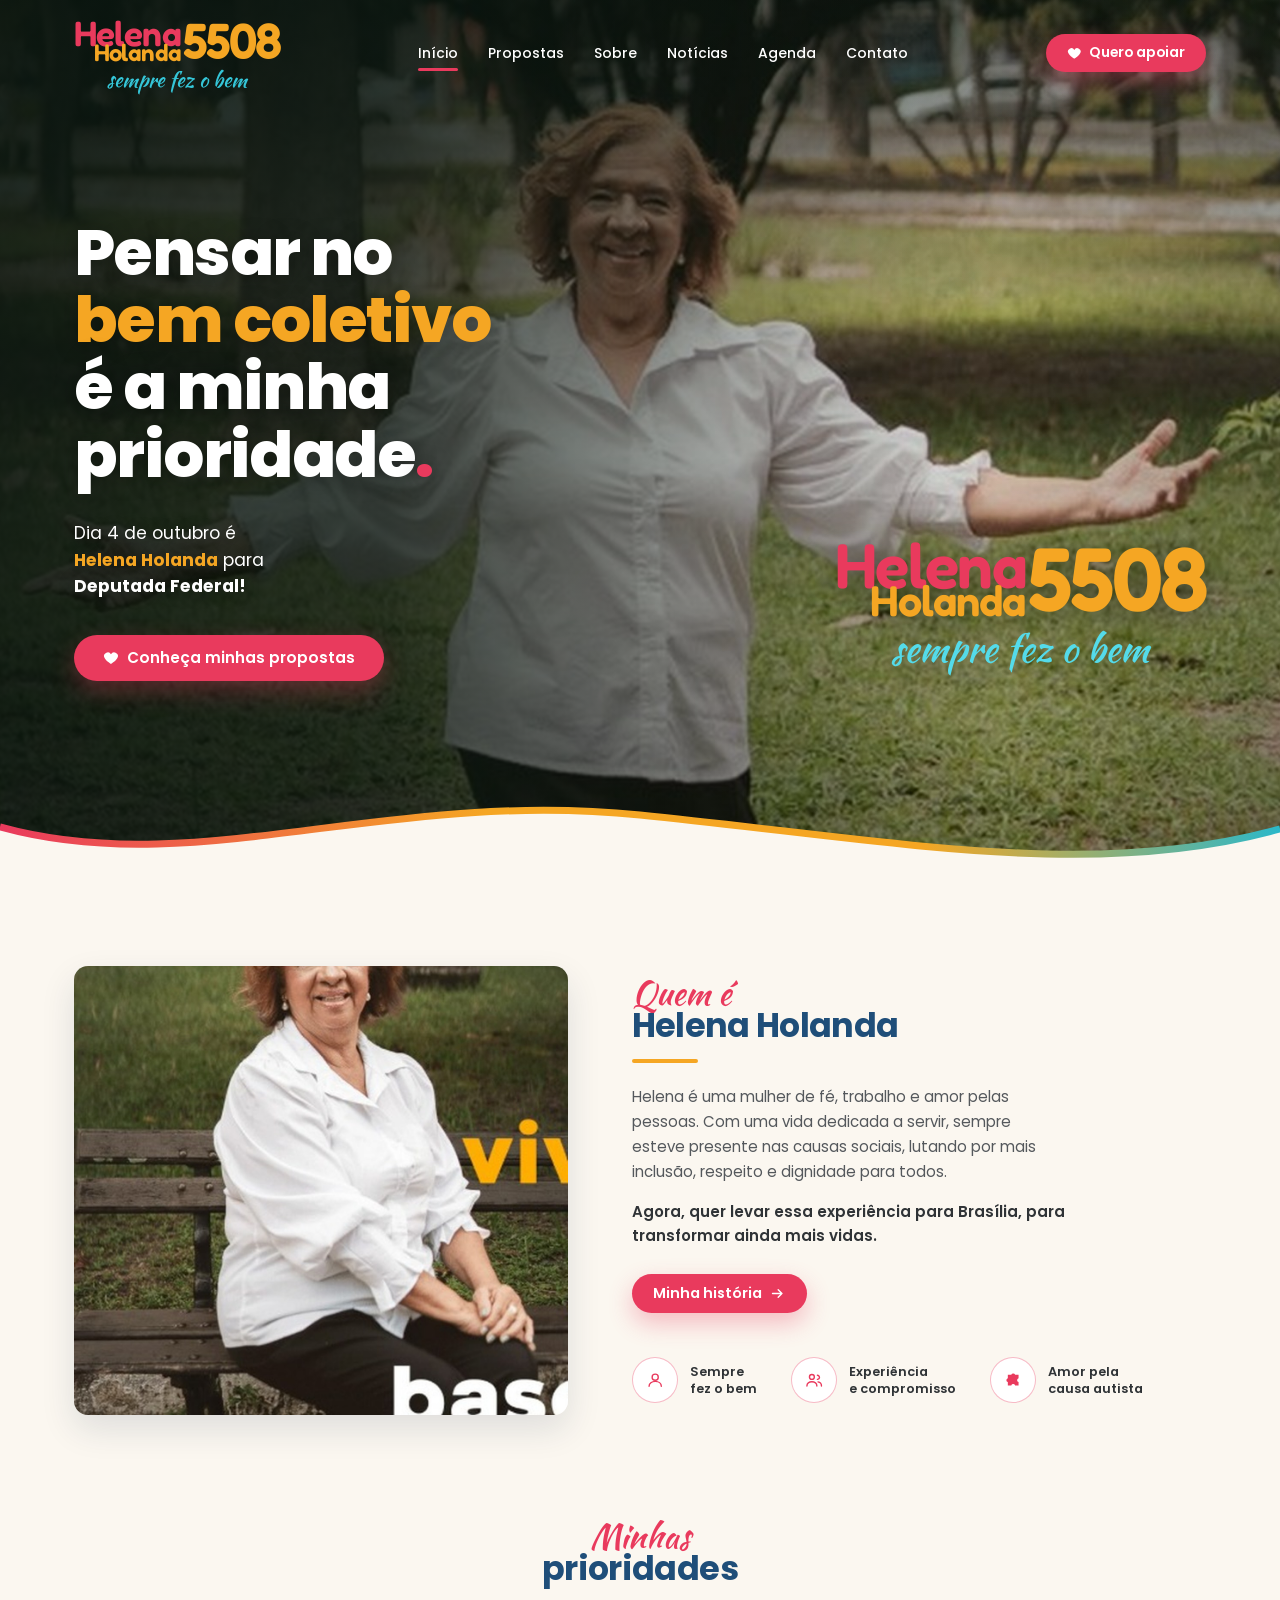
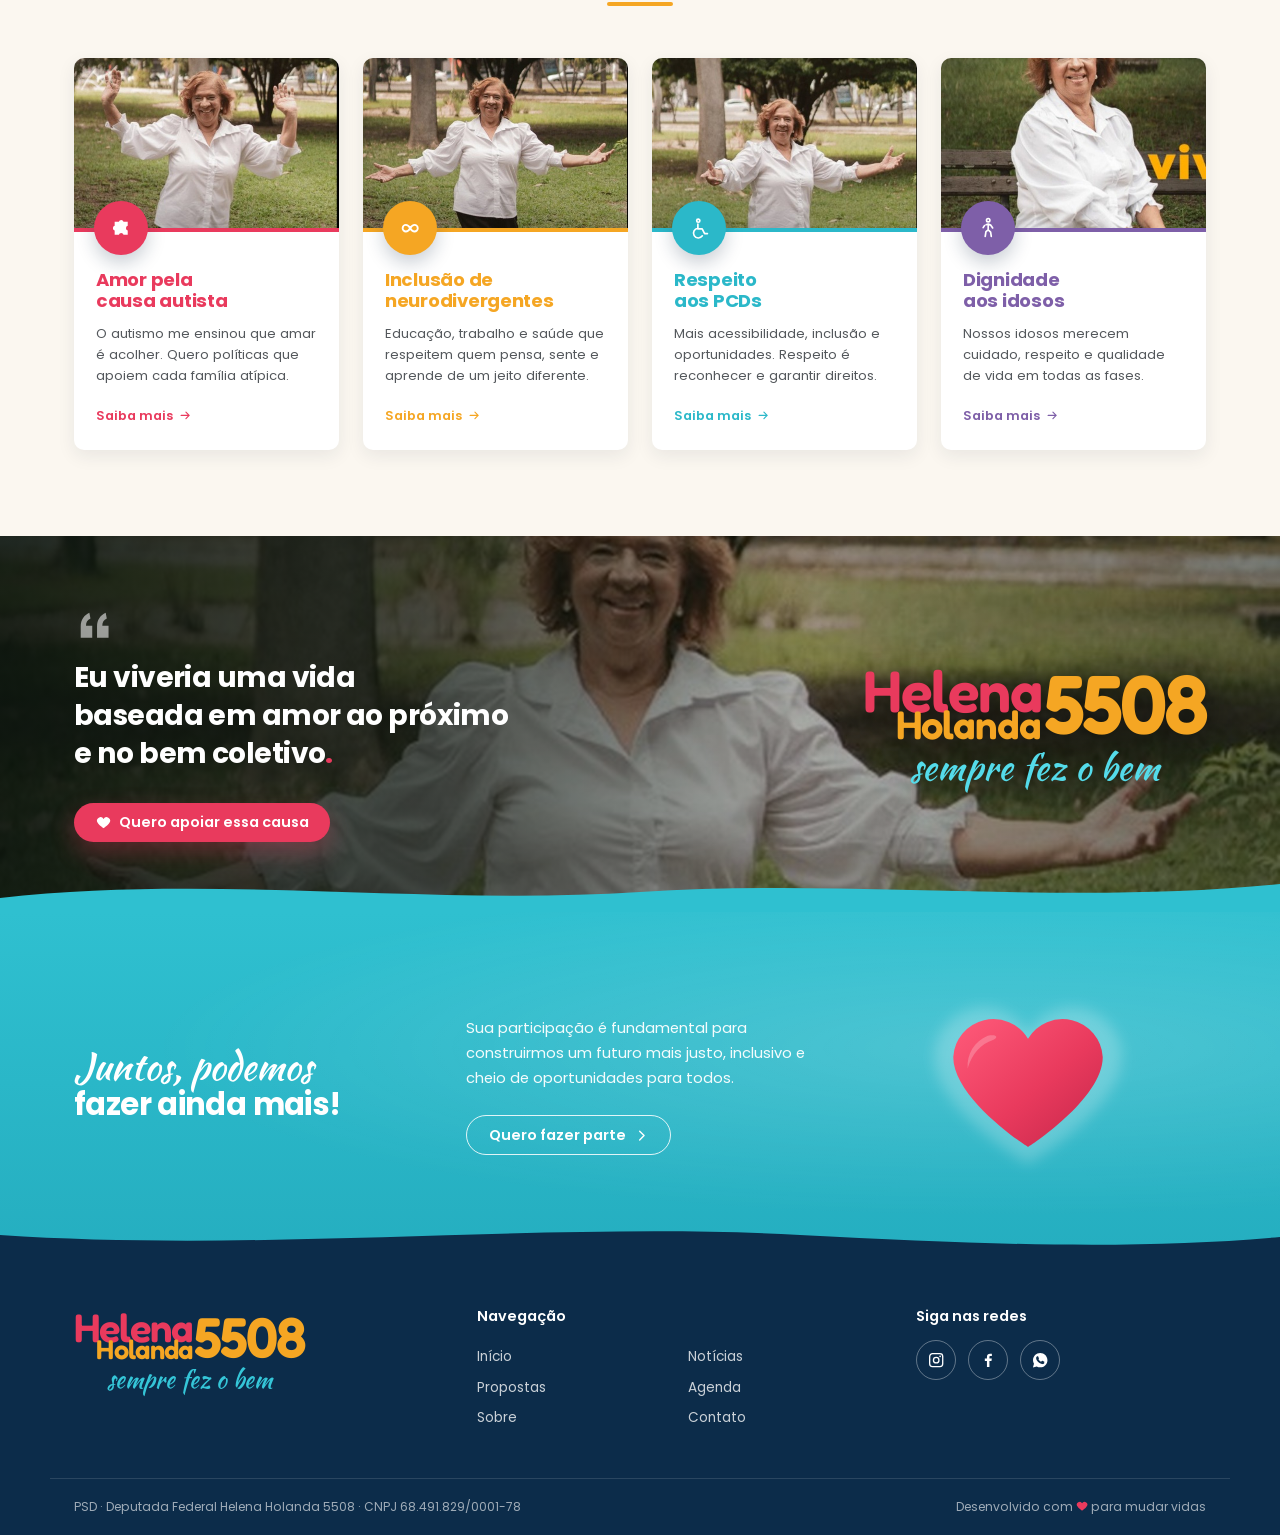
==== index.html @ 4e5e1098 "Landing page da campanha Helena Holanda 5508 Pagina estatica em HTML/CSS/JS puros, replicando o layo" ====
<!DOCTYPE html>
<html lang="pt-BR">
<head>
<meta charset="UTF-8">
<meta name="viewport" content="width=device-width, initial-scale=1">
<title>Helena Holanda 5508 — Sempre fez o bem</title>
<meta name="description" content="Helena Holanda 5508 para Deputada Federal. Uma vida dedicada ao amor ao próximo, à inclusão e ao bem coletivo.">
<meta name="theme-color" content="#e93a5d">

<meta property="og:type" content="website">
<meta property="og:title" content="Helena Holanda 5508 — Sempre fez o bem">
<meta property="og:description" content="Dia 4 de outubro é Helena Holanda para Deputada Federal.">
<meta property="og:image" content="assets/img/helena-sobre.jpg">

<link rel="preconnect" href="https://fonts.googleapis.com">
<link rel="preconnect" href="https://fonts.gstatic.com" crossorigin>
<link href="https://fonts.googleapis.com/css2?family=Fredoka:wght@500;600;700&family=Kaushan+Script&family=Poppins:wght@300;400;500;600;700;800&display=swap" rel="stylesheet">
<link rel="stylesheet" href="assets/css/style.css">
</head>
<body>

<!-- ============ ÍCONES (sprite SVG) ============ -->
<svg xmlns="http://www.w3.org/2000/svg" style="display:none">
  <symbol id="i-heart" viewBox="0 0 24 24">
    <path fill="currentColor" d="M12 21s-7.5-4.6-9.6-9A5.4 5.4 0 0 1 12 6.4 5.4 5.4 0 0 1 21.6 12c-2.1 4.4-9.6 9-9.6 9z"/>
  </symbol>
  <symbol id="i-arrow" viewBox="0 0 24 24">
    <path fill="none" stroke="currentColor" stroke-width="2.2" stroke-linecap="round" stroke-linejoin="round" d="M4 12h15m-6-6 6 6-6 6"/>
  </symbol>
  <symbol id="i-chevron" viewBox="0 0 24 24">
    <path fill="none" stroke="currentColor" stroke-width="2.2" stroke-linecap="round" stroke-linejoin="round" d="m9 5 7 7-7 7"/>
  </symbol>
  <symbol id="i-user" viewBox="0 0 24 24">
    <path fill="none" stroke="currentColor" stroke-width="1.8" stroke-linecap="round" stroke-linejoin="round" d="M12 12a4 4 0 1 0 0-8 4 4 0 0 0 0 8Zm8 8c0-3.9-3.6-6.5-8-6.5S4 16.1 4 20"/>
  </symbol>
  <symbol id="i-users" viewBox="0 0 24 24">
    <path fill="none" stroke="currentColor" stroke-width="1.8" stroke-linecap="round" stroke-linejoin="round" d="M9 11a3.2 3.2 0 1 0 0-6.4A3.2 3.2 0 0 0 9 11Zm7.2 0a2.7 2.7 0 1 0 0-5.4M2.5 19.5c0-3.3 2.9-5.5 6.5-5.5s6.5 2.2 6.5 5.5M17 14.2c2.6.4 4.5 2.2 4.5 5.3"/>
  </symbol>
  <!-- peça de quebra-cabeça: símbolo da causa autista, presente na marca -->
  <symbol id="i-puzzle" viewBox="0 0 24 24">
    <path fill="currentColor" d="M5 5h4.5a2.6 2.6 0 0 1 5 0H19v4.5a2.6 2.6 0 0 0 0 5V19h-4.5a2.6 2.6 0 0 0-5 0H5v-4.5a2.6 2.6 0 0 1 0-5V5Z"/>
  </symbol>
  <!-- infinito: símbolo da neurodiversidade -->
  <symbol id="i-infinity" viewBox="0 0 24 24">
    <path fill="none" stroke="currentColor" stroke-width="2" stroke-linecap="round"
          d="M12 12c-1.5-2.5-3-3.5-4.6-3.5a3.5 3.5 0 0 0 0 7c1.6 0 3.1-1 4.6-3.5s3-3.5 4.6-3.5a3.5 3.5 0 0 1 0 7c-1.6 0-3.1-1-4.6-3.5Z"/>
  </symbol>
  <symbol id="i-wheelchair" viewBox="0 0 24 24">
    <path fill="none" stroke="currentColor" stroke-width="1.8" stroke-linecap="round" stroke-linejoin="round" d="M11 5.6a1.7 1.7 0 1 0 0-3.4 1.7 1.7 0 0 0 0 3.4Zm-.4 2.1v5h4.6l2.6 5.1m-2.4 2.4a5.2 5.2 0 1 1-4.8-8.1M18.6 17.8h2.2"/>
  </symbol>
  <symbol id="i-elderly" viewBox="0 0 24 24">
    <path fill="none" stroke="currentColor" stroke-width="1.8" stroke-linecap="round" stroke-linejoin="round" d="M12 5.2a1.8 1.8 0 1 0 0-3.6 1.8 1.8 0 0 0 0 3.6Zm-2.3 3.1L12 7.5l2.6 1.2 2.2 3M12 7.5v6.2m0 0-2.4 2.1-.8 5m3.2-7.1 2.6 2.4.7 4.7M6.6 11.4 8 9.2"/>
  </symbol>
  <symbol id="i-instagram" viewBox="0 0 24 24">
    <path fill="none" stroke="currentColor" stroke-width="1.7" d="M7.2 3.5h9.6a3.7 3.7 0 0 1 3.7 3.7v9.6a3.7 3.7 0 0 1-3.7 3.7H7.2a3.7 3.7 0 0 1-3.7-3.7V7.2a3.7 3.7 0 0 1 3.7-3.7Z"/>
    <circle cx="12" cy="12" r="3.6" fill="none" stroke="currentColor" stroke-width="1.7"/>
    <circle cx="17.1" cy="6.9" r="1.1" fill="currentColor"/>
  </symbol>
  <symbol id="i-facebook" viewBox="0 0 24 24">
    <path fill="currentColor" d="M13.6 21v-8h2.7l.4-3.1h-3.1V7.9c0-.9.25-1.5 1.55-1.5h1.65V3.6c-.29-.04-1.27-.12-2.41-.12-2.39 0-4.03 1.46-4.03 4.14V9.9H7.6V13h2.76v8h3.24Z"/>
  </symbol>
  <symbol id="i-whatsapp" viewBox="0 0 24 24">
    <path fill="currentColor" d="M12.04 2.5c-5.2 0-9.42 4.22-9.42 9.42 0 1.66.44 3.28 1.27 4.71L2.5 21.5l4.99-1.3a9.4 9.4 0 0 0 4.55 1.16h.01c5.2 0 9.42-4.22 9.42-9.42s-4.23-9.44-9.43-9.44Zm5.49 13.3c-.23.65-1.36 1.25-1.87 1.29-.5.05-.96.23-3.25-.68-2.74-1.08-4.47-3.9-4.6-4.08-.14-.18-1.1-1.46-1.1-2.79s.7-1.98.95-2.25c.25-.27.54-.34.72-.34l.52.01c.17 0 .39-.06.61.47l.83 2.02c.07.14.11.3.02.48l-.32.53c-.1.13-.22.27-.09.53.14.25.6 1 1.29 1.62.89.79 1.64 1.04 1.88 1.16.23.13.37.11.5-.07l.72-.84c.16-.22.33-.18.56-.1l2 .95c.23.11.39.17.45.27.05.09.05.58-.18 1.23Z"/>
  </symbol>
  <symbol id="i-quote" viewBox="0 0 24 24">
    <path fill="currentColor" d="M9.6 4.2c-3.2 1.5-5.4 4.3-5.4 8.6v7h7.2v-7.4H7.5c0-2.3.9-3.7 2.8-4.6l-.7-3.6Zm10.2 0c-3.2 1.5-5.4 4.3-5.4 8.6v7h7.2v-7.4h-3.9c0-2.3.9-3.7 2.8-4.6l-.7-3.6Z"/>
  </symbol>
</svg>

<!-- ============ CABEÇALHO ============ -->
<header class="header" id="header">
  <div class="container header__inner">

    <a href="#inicio" class="logo logo--sm" aria-label="Helena Holanda 5508 — sempre fez o bem">
      <span class="logo__name">Helena</span>
      <span class="logo__num">5508</span>
      <span class="logo__sur">Holanda</span>
      <span class="logo__slogan">sempre fez o bem</span>
    </a>

    <nav class="nav" id="nav">
      <a href="#inicio" class="nav__link is-active">Início</a>
      <a href="#propostas" class="nav__link">Propostas</a>
      <a href="#sobre" class="nav__link">Sobre</a>
      <a href="#noticias" class="nav__link">Notícias</a>
      <a href="#agenda" class="nav__link">Agenda</a>
      <a href="#contato" class="nav__link">Contato</a>
      <a href="#apoiar" class="btn btn--pink nav__cta">
        <svg class="ico"><use href="#i-heart"></use></svg> Quero apoiar
      </a>
    </nav>

    <a href="#apoiar" class="btn btn--pink header__cta">
      <svg class="ico"><use href="#i-heart"></use></svg> Quero apoiar
    </a>

    <button class="burger" id="burger" aria-label="Abrir menu" aria-expanded="false" aria-controls="nav">
      <span></span><span></span><span></span>
    </button>

  </div>
</header>

<main>

<!-- ============ HERO ============ -->
<section class="hero" id="inicio">
  <div class="hero__bg"></div>
  <div class="hero__veil"></div>

  <div class="container hero__inner">
    <div class="hero__content">
      <h1 class="hero__title">
        Pensar no<br>
        <span class="c-orange">bem coletivo</span><br>
        é a minha<br>
        prioridade<span class="c-pink">.</span>
      </h1>

      <p class="hero__lead">
        Dia 4 de outubro é<br>
        <strong class="c-orange">Helena Holanda</strong> para<br>
        <strong>Deputada Federal!</strong>
      </p>

      <a href="#propostas" class="btn btn--pink btn--lg">
        <svg class="ico"><use href="#i-heart"></use></svg> Conheça minhas propostas
      </a>
    </div>

    <div class="logo logo--hero" aria-hidden="true">
      <span class="logo__name">Helena</span>
      <span class="logo__num">5508</span>
      <span class="logo__sur">Holanda</span>
      <span class="logo__slogan">sempre fez o bem</span>
    </div>
  </div>

  <div class="wave wave--hero" aria-hidden="true">
    <svg viewBox="0 0 1440 96" preserveAspectRatio="none">
      <defs>
        <linearGradient id="gradWave" x1="0" y1="0" x2="1" y2="0">
          <stop offset="0%"   stop-color="#e93a5d"/>
          <stop offset="38%"  stop-color="#f5a623"/>
          <stop offset="72%"  stop-color="#f5a623"/>
          <stop offset="100%" stop-color="#2bb8c9"/>
        </linearGradient>
      </defs>
      <path class="wave__fill" d="M0,42 C220,96 430,4 720,30 C1010,56 1230,96 1440,44 L1440,96 L0,96 Z"/>
      <path class="wave__line" d="M0,42 C220,96 430,4 720,30 C1010,56 1230,96 1440,44"
            fill="none" stroke="url(#gradWave)" stroke-width="7"/>
    </svg>
  </div>
</section>

<!-- ============ SOBRE ============ -->
<section class="sobre section" id="sobre">
  <div class="container sobre__grid">

    <figure class="sobre__media reveal">
      <img src="assets/img/helena-sobre.jpg" alt="Helena Holanda sentada em um banco de praça" loading="lazy">
    </figure>

    <div class="sobre__text reveal">
      <p class="script script--pink">Quem é</p>
      <h2 class="title">Helena Holanda</h2>
      <span class="rule"></span>

      <p>
        Helena é uma mulher de fé, trabalho e amor pelas pessoas.
        Com uma vida dedicada a servir, sempre esteve presente
        nas causas sociais, lutando por mais inclusão, respeito e
        dignidade para todos.
      </p>
      <p class="strong">
        Agora, quer levar essa experiência para Brasília,
        para transformar ainda mais vidas.
      </p>

      <a href="#historia" class="btn btn--pink">
        Minha história <svg class="ico"><use href="#i-arrow"></use></svg>
      </a>

      <ul class="pills">
        <li class="pill">
          <span class="pill__ico"><svg class="ico"><use href="#i-user"></use></svg></span>
          <span>Sempre<br>fez o bem</span>
        </li>
        <li class="pill">
          <span class="pill__ico"><svg class="ico"><use href="#i-users"></use></svg></span>
          <span>Experiência<br>e compromisso</span>
        </li>
        <li class="pill">
          <span class="pill__ico"><svg class="ico"><use href="#i-puzzle"></use></svg></span>
          <span>Amor pela<br>causa autista</span>
        </li>
      </ul>
    </div>

  </div>
</section>

<!-- ============ PRIORIDADES ============ -->
<section class="prioridades section" id="propostas">
  <div class="container">

    <header class="section__head reveal">
      <p class="script script--pink">Minhas</p>
      <h2 class="title">prioridades</h2>
      <span class="rule rule--center"></span>
    </header>

    <div class="cards">

      <article class="card card--pink reveal">
        <div class="card__media">
          <img src="assets/img/prioridade-1.jpg" alt="Helena Holanda de braços abertos em uma praça" loading="lazy">
        </div>
        <span class="card__badge"><svg class="ico"><use href="#i-puzzle"></use></svg></span>
        <div class="card__body">
          <h3 class="card__title">Amor pela<br>causa autista</h3>
          <p>O autismo me ensinou que amar é acolher. Quero políticas que apoiem cada família atípica.</p>
          <a href="#propostas" class="card__link">Saiba mais <svg class="ico"><use href="#i-arrow"></use></svg></a>
        </div>
      </article>

      <article class="card card--orange reveal">
        <div class="card__media">
          <img src="assets/img/prioridade-2.jpg" alt="Helena Holanda em um coreto amarelo" loading="lazy">
        </div>
        <span class="card__badge"><svg class="ico"><use href="#i-infinity"></use></svg></span>
        <div class="card__body">
          <h3 class="card__title">Inclusão de<br>neurodivergentes</h3>
          <p>Educação, trabalho e saúde que respeitem quem pensa, sente e aprende de um jeito diferente.</p>
          <a href="#propostas" class="card__link">Saiba mais <svg class="ico"><use href="#i-arrow"></use></svg></a>
        </div>
      </article>

      <article class="card card--teal reveal">
        <div class="card__media">
          <img src="assets/img/prioridade-3.jpg" alt="Helena Holanda sorrindo ao ar livre" loading="lazy">
        </div>
        <span class="card__badge"><svg class="ico"><use href="#i-wheelchair"></use></svg></span>
        <div class="card__body">
          <h3 class="card__title">Respeito<br>aos PCDs</h3>
          <p>Mais acessibilidade, inclusão e oportunidades. Respeito é reconhecer e garantir direitos.</p>
          <a href="#propostas" class="card__link">Saiba mais <svg class="ico"><use href="#i-arrow"></use></svg></a>
        </div>
      </article>

      <article class="card card--purple reveal">
        <div class="card__media">
          <img src="assets/img/prioridade-4.jpg" alt="Helena Holanda em um banco de praça" loading="lazy">
        </div>
        <span class="card__badge"><svg class="ico"><use href="#i-elderly"></use></svg></span>
        <div class="card__body">
          <h3 class="card__title">Dignidade<br>aos idosos</h3>
          <p>Nossos idosos merecem cuidado, respeito e qualidade de vida em todas as fases.</p>
          <a href="#propostas" class="card__link">Saiba mais <svg class="ico"><use href="#i-arrow"></use></svg></a>
        </div>
      </article>

    </div>
  </div>
</section>

<!-- ============ CITAÇÃO ============ -->
<section class="citacao" id="historia">
  <div class="citacao__bg"></div>
  <div class="citacao__veil"></div>

  <div class="container citacao__inner">
    <blockquote class="citacao__quote">
      <svg class="citacao__mark"><use href="#i-quote"></use></svg>
      <p>
        Eu viveria uma vida<br>
        baseada em amor ao próximo<br>
        e no bem coletivo<span class="c-pink">.</span>
      </p>
      <a href="#apoiar" class="btn btn--pink">
        <svg class="ico"><use href="#i-heart"></use></svg> Quero apoiar essa causa
      </a>
    </blockquote>

    <div class="logo logo--quote" aria-hidden="true">
      <span class="logo__name">Helena</span>
      <span class="logo__num">5508</span>
      <span class="logo__sur">Holanda</span>
      <span class="logo__slogan">sempre fez o bem</span>
    </div>
  </div>
</section>

<!-- ============ CHAMADA FINAL ============ -->
<section class="juntos" id="apoiar">
  <div class="wave wave--juntos-top" aria-hidden="true">
    <svg viewBox="0 0 1440 40" preserveAspectRatio="none">
      <path d="M0,26 C240,2 480,34 720,20 C960,6 1200,34 1440,12 L1440,40 L0,40 Z"/>
    </svg>
  </div>

  <div class="container juntos__grid">
    <div class="juntos__head">
      <p class="script script--white">Juntos, podemos</p>
      <h2 class="juntos__title">fazer ainda mais!</h2>
    </div>

    <div class="juntos__text">
      <p>
        Sua participação é fundamental para construirmos
        um futuro mais justo, inclusivo e cheio de
        oportunidades para todos.
      </p>
      <a href="#contato" class="btn btn--ghost">
        Quero fazer parte <svg class="ico"><use href="#i-chevron"></use></svg>
      </a>
    </div>

    <div class="juntos__art" aria-hidden="true">
      <svg viewBox="0 0 240 200">
        <defs>
          <linearGradient id="gradHeart" x1="0" y1="0" x2="1" y2="1">
            <stop offset="0%"   stop-color="#ff5b7a"/>
            <stop offset="55%"  stop-color="#e93a5d"/>
            <stop offset="100%" stop-color="#c4264a"/>
          </linearGradient>
          <filter id="softBlur"><feGaussianBlur stdDeviation="7"/></filter>
        </defs>
        <path filter="url(#softBlur)" fill="rgba(255,255,255,.22)"
              d="M120 186S22 128 22 74a52 52 0 0 1 98-24 52 52 0 0 1 98 24c0 54-98 112-98 112z"/>
        <path fill="url(#gradHeart)"
              d="M120 168S42 118 42 74a42 42 0 0 1 78-19 42 42 0 0 1 78 19c0 44-78 94-78 94z"/>
        <path fill="rgba(255,255,255,.22)"
              d="M78 52c-14 6-22 19-21 34 5-16 13-25 27-30 5-2 4-6-6-4z"/>
      </svg>
    </div>
  </div>

  <div class="wave wave--juntos-bottom" aria-hidden="true">
    <svg viewBox="0 0 1440 32" preserveAspectRatio="none">
      <path d="M0,14 C300,32 620,0 900,14 C1130,25 1290,28 1440,16 L1440,32 L0,32 Z"/>
    </svg>
  </div>
</section>

</main>

<!-- ============ RODAPÉ ============ -->
<footer class="footer" id="contato">
  <div class="container footer__grid">

    <div class="footer__brand">
      <div class="logo logo--footer">
        <span class="logo__name">Helena</span>
        <span class="logo__num">5508</span>
        <span class="logo__sur">Holanda</span>
        <span class="logo__slogan">sempre fez o bem</span>
      </div>
    </div>

    <nav class="footer__nav">
      <h3 class="footer__title">Navegação</h3>
      <ul>
        <li><a href="#inicio">Início</a></li>
        <li><a href="#propostas">Propostas</a></li>
        <li><a href="#sobre">Sobre</a></li>
      </ul>
      <ul>
        <li><a href="#noticias">Notícias</a></li>
        <li><a href="#agenda">Agenda</a></li>
        <li><a href="#contato">Contato</a></li>
      </ul>
    </nav>

    <div class="footer__social">
      <h3 class="footer__title">Siga nas redes</h3>
      <div class="social">
        <a href="#" aria-label="Instagram"><svg class="ico"><use href="#i-instagram"></use></svg></a>
        <a href="#" aria-label="Facebook"><svg class="ico"><use href="#i-facebook"></use></svg></a>
        <a href="#" aria-label="WhatsApp"><svg class="ico"><use href="#i-whatsapp"></use></svg></a>
      </div>
    </div>

  </div>

  <div class="container footer__bottom">
    <p>PSD &middot; Deputada Federal Helena Holanda 5508 &middot; CNPJ 68.491.829/0001-78</p>
    <p>Desenvolvido com <svg class="ico c-pink"><use href="#i-heart"></use></svg> para mudar vidas</p>
  </div>
</footer>

<script src="assets/js/main.js"></script>
</body>
</html>
---- assets/css/style.css ----
/* =========================================================
   Helena Holanda 5508 — landing page
   ========================================================= */

/* ---------- 1. Tokens ---------- */
:root{
  --pink:#e93a5d;
  --pink-dark:#cf2b4b;
  --orange:#f5a623;
  --teal:#2bb8c9;
  --teal-dark:#1fa3b4;
  --teal-logo:#35c6d8;   /* turquesa do slogan na marca */
  --purple:#7e5fa8;

  --navy:#1f4e79;
  --footer:#0c2c4a;
  --cream:#fbf7f0;
  --ink:#54585c;
  --ink-strong:#2f3336;

  --container:1180px;
  --radius:14px;
  --radius-sm:10px;

  --shadow-sm:0 6px 18px rgba(20,40,70,.08);
  --shadow-md:0 14px 34px rgba(20,40,70,.12);
  --ease:cubic-bezier(.22,.61,.36,1);

  --font:'Poppins',system-ui,-apple-system,'Segoe UI',sans-serif;
  --brand:'Fredoka','Poppins',sans-serif;   /* "Helena Holanda 5508" */
  --script:'Kaushan Script','Poppins',cursive; /* "sempre fez o bem" */
}

/* ---------- 2. Base ---------- */
*,*::before,*::after{box-sizing:border-box}

html{scroll-behavior:smooth;scroll-padding-top:90px}

body{
  margin:0;
  font-family:var(--font);
  font-size:16px;
  font-weight:400;
  line-height:1.65;
  color:var(--ink);
  background:var(--cream);
  -webkit-font-smoothing:antialiased;
  overflow-x:hidden;
}

img{max-width:100%;display:block}
ul{margin:0;padding:0;list-style:none}
a{color:inherit;text-decoration:none}
p{margin:0 0 1em}
h1,h2,h3{margin:0;line-height:1.15;color:var(--navy);font-weight:700}

.container{
  width:100%;
  max-width:var(--container);
  margin-inline:auto;
  padding-inline:24px;
}

.section{padding:86px 0}

.c-pink{color:var(--pink)}
.c-orange{color:var(--orange)}

.ico{
  width:1em;height:1em;
  flex:none;
  fill:currentColor;
  vertical-align:-.12em;
}

/* ---------- 3. Tipografia de seção ---------- */
p.script{
  font-family:var(--script);
  font-weight:400;
  font-size:2.05rem;
  line-height:.95;
  max-width:none;
  margin:0 0 -.06em;
}
.script--pink{color:var(--pink)}
.script--white{color:#fff}

.title{
  font-size:clamp(1.7rem,2.6vw,2.15rem);
  font-weight:700;
  letter-spacing:-.02em;
  color:var(--navy);
}

.rule{
  display:block;
  width:66px;height:4px;
  margin:14px 0 22px;
  border-radius:4px;
  background:var(--orange);
}
.rule--center{margin-inline:auto}

.section__head{text-align:center;margin-bottom:52px}

/* ---------- 4. Botões ---------- */
.btn{
  display:inline-flex;
  align-items:center;
  gap:.55em;
  padding:.82em 1.5em;
  border:0;
  border-radius:999px;
  font:inherit;
  font-size:.9rem;
  font-weight:600;
  line-height:1;
  color:#fff;
  cursor:pointer;
  transition:transform .25s var(--ease),box-shadow .25s var(--ease),background .25s var(--ease);
}
.btn .ico{font-size:1.05em}

.btn--pink{
  background:var(--pink);
  box-shadow:0 10px 24px rgba(233,58,93,.32);
}
.btn--pink:hover{
  background:var(--pink-dark);
  transform:translateY(-2px);
  box-shadow:0 14px 30px rgba(233,58,93,.42);
}

.btn--lg{padding:1em 1.9em;font-size:.95rem}

.btn--ghost{
  background:transparent;
  border:1.6px solid rgba(255,255,255,.85);
  box-shadow:none;
}
.btn--ghost:hover{background:#fff;color:var(--teal-dark);transform:translateY(-2px)}

/* ---------- 5. Logo ---------- */
/* "Helena" rosa / "Holanda" âmbar sobreposto / "5508" âmbar / slogan turquesa */
.logo{
  display:inline-grid;
  grid-template-columns:auto auto;
  column-gap:.08em;
  line-height:1;
  font-size:15px;          /* escala mestre do logo */
  font-family:var(--brand);
  font-weight:600;
  white-space:nowrap;
}
.logo__name{
  grid-area:1/1;
  font-size:2.35em;
  letter-spacing:-.025em;
  color:var(--pink);
}
.logo__sur{
  grid-area:2/1;
  justify-self:start;
  margin:-.44em 0 0 .82em;
  font-size:1.6em;
  letter-spacing:-.025em;
  color:var(--orange);
}
.logo__num{
  grid-area:1/2/3/3;
  align-self:center;
  font-size:3.3em;
  letter-spacing:-.035em;
  color:var(--orange);
}
.logo__slogan{
  grid-area:3/1/4/3;
  justify-self:center;
  margin-top:.16em;
  font-family:var(--script);
  font-weight:400;
  font-size:1.42em;
  color:var(--teal-logo);
}

.logo--hero{font-size:27px}
.logo--quote{font-size:25px}
.logo--footer{font-size:17px}

/* sobre fundo escuro o turquesa precisa clarear para manter contraste */
.logo--hero,.logo--quote{filter:drop-shadow(0 4px 18px rgba(0,0,0,.5))}
.logo--hero .logo__slogan,
.logo--quote .logo__slogan{color:#54dbea}

/* ---------- 6. Cabeçalho ---------- */
.header{
  position:fixed;
  inset:0 0 auto;
  z-index:60;
  padding:16px 0;
  transition:background .3s var(--ease),box-shadow .3s var(--ease),padding .3s var(--ease);
}
.header.is-stuck{
  padding:9px 0;
  background:rgba(10,32,54,.92);
  backdrop-filter:blur(10px);
  box-shadow:0 6px 24px rgba(0,0,0,.22);
}

.header__inner{
  display:flex;
  align-items:center;
  justify-content:space-between;
  gap:24px;
}

.nav{display:flex;align-items:center;gap:30px}

.nav__link{
  position:relative;
  font-size:.87rem;
  font-weight:500;
  color:#fff;
  padding:6px 0;
  transition:color .2s var(--ease);
}
.nav__link::after{
  content:"";
  position:absolute;
  left:0;right:0;bottom:0;
  height:2.5px;
  border-radius:2px;
  background:var(--pink);
  transform:scaleX(0);
  transform-origin:left;
  transition:transform .28s var(--ease);
}
.nav__link:hover::after,
.nav__link.is-active::after{transform:scaleX(1)}

.nav__cta{display:none}
.header__cta{font-size:.87rem}

.burger{
  display:none;
  width:44px;height:38px;
  padding:9px 8px;
  background:transparent;
  border:0;
  cursor:pointer;
}
.burger span{
  display:block;
  height:2.5px;
  border-radius:2px;
  background:#fff;
  transition:transform .3s var(--ease),opacity .2s var(--ease);
}
.burger span+span{margin-top:5px}
.burger.is-open span:nth-child(1){transform:translateY(7.5px) rotate(45deg)}
.burger.is-open span:nth-child(2){opacity:0}
.burger.is-open span:nth-child(3){transform:translateY(-7.5px) rotate(-45deg)}

/* ---------- 7. Hero ---------- */
.hero{
  position:relative;
  display:flex;
  align-items:center;
  min-height:min(100vh,880px);
  padding:150px 0 130px;
  overflow:hidden;
  isolation:isolate;
}
.hero__bg{
  position:absolute;
  inset:0;
  z-index:-2;
  background:#20301f url('../img/helena-hero.jpg') center 22%/cover no-repeat;
  transform:scale(1.04);
}
.hero__veil{
  position:absolute;
  inset:0;
  z-index:-1;
  background:
    linear-gradient(90deg,rgba(8,20,14,.88) 0%,rgba(8,20,14,.78) 30%,rgba(8,20,14,.34) 58%,rgba(8,20,14,.12) 78%,rgba(8,20,14,.3) 100%),
    linear-gradient(180deg,rgba(6,16,12,.55) 0%,rgba(6,16,12,0) 34%);
}

.hero__inner{
  position:relative;
  display:flex;
  align-items:flex-end;
  justify-content:space-between;
  gap:40px;
}

.hero__title{
  font-size:clamp(2.4rem,5vw,4.05rem);
  font-weight:800;
  line-height:1.05;
  letter-spacing:-.025em;
  color:#fff;
  margin-bottom:.5em;
  text-shadow:0 2px 22px rgba(0,0,0,.35);
}

.hero__lead{
  font-size:clamp(1rem,1.35vw,1.13rem);
  font-weight:400;
  line-height:1.55;
  color:#fff;
  margin-bottom:2em;
  text-shadow:0 2px 16px rgba(0,0,0,.4);
}
.hero__lead strong{font-weight:700}

.logo--hero{margin-bottom:14px}

/* onda de transição */
.wave{position:absolute;left:0;right:0;line-height:0;pointer-events:none}
.wave svg{display:block;width:100%}
.wave--hero{bottom:-1px;height:96px}
.wave--hero svg{height:96px}
.wave__fill{fill:var(--cream)}

/* ---------- 8. Sobre ---------- */
.sobre{background:var(--cream)}

.sobre__grid{
  display:grid;
  grid-template-columns:minmax(0,.86fr) minmax(0,1fr);
  gap:64px;
  align-items:center;
}

.sobre__media{margin:0}
.sobre__media img{
  width:100%;
  aspect-ratio:11/10;
  object-fit:cover;
  border-radius:var(--radius);
  box-shadow:var(--shadow-md);
}

.sobre__text p:not(.script){max-width:46ch;font-size:.94rem}
.sobre__text .strong{color:var(--ink-strong);font-weight:600}
.sobre__text .btn{margin-top:10px}

.pills{
  display:flex;
  flex-wrap:wrap;
  gap:34px;
  margin-top:44px;
}
.pill{
  display:flex;
  align-items:center;
  gap:12px;
  font-size:.8rem;
  font-weight:600;
  line-height:1.35;
  color:var(--ink-strong);
}
.pill__ico{
  display:grid;
  place-items:center;
  width:46px;height:46px;
  flex:none;
  border:1.5px solid rgba(233,58,93,.35);
  border-radius:50%;
  color:var(--pink);
  font-size:1.15rem;
  background:#fff;
  transition:transform .25s var(--ease),box-shadow .25s var(--ease);
}
.pill:hover .pill__ico{
  transform:translateY(-3px);
  box-shadow:0 8px 18px rgba(233,58,93,.2);
}

/* ---------- 9. Prioridades ---------- */
.prioridades{
  background:var(--cream);
  padding-top:20px;
}

.cards{
  display:grid;
  grid-template-columns:repeat(4,minmax(0,1fr));
  gap:24px;
}

.card{
  --c:var(--pink);
  --media-h:170px;
  position:relative;
  display:flex;
  flex-direction:column;
  background:#fff;
  border-radius:var(--radius-sm);
  box-shadow:var(--shadow-sm);
  overflow:visible;
  transition:transform .3s var(--ease),box-shadow .3s var(--ease);
}
.card:hover{transform:translateY(-6px);box-shadow:var(--shadow-md)}

.card--pink{--c:var(--pink)}
.card--orange{--c:var(--orange)}
.card--teal{--c:var(--teal)}
.card--purple{--c:var(--purple)}

.card__media{
  height:var(--media-h);
  border-radius:var(--radius-sm) var(--radius-sm) 0 0;
  overflow:hidden;
}
.card__media img{
  width:100%;height:100%;
  object-fit:cover;
  transition:transform .5s var(--ease);
}
.card:hover .card__media img{transform:scale(1.06)}

.card__badge{
  position:absolute;
  top:var(--media-h);
  left:20px;
  display:grid;
  place-items:center;
  width:54px;height:54px;
  transform:translateY(-50%);
  border-radius:50%;
  background:var(--c);
  color:#fff;
  font-size:1.4rem;
  box-shadow:0 8px 18px rgba(20,40,70,.22);
}

.card__body{
  flex:1;
  display:flex;
  flex-direction:column;
  padding:38px 22px 24px;
  border-top:4px solid var(--c);
  border-radius:0 0 var(--radius-sm) var(--radius-sm);
}
.card__title{
  font-size:1.14rem;
  font-weight:700;
  color:var(--c);
  letter-spacing:-.015em;
  margin-bottom:.6em;
}
.card__body p{
  font-size:.82rem;
  line-height:1.6;
  margin-bottom:1.4em;
}
.card__link{
  margin-top:auto;
  display:inline-flex;
  align-items:center;
  gap:.45em;
  font-size:.8rem;
  font-weight:600;
  color:var(--c);
}
.card__link .ico{transition:transform .25s var(--ease)}
.card__link:hover .ico{transform:translateX(4px)}

/* ---------- 10. Citação ---------- */
.citacao{
  position:relative;
  display:flex;
  align-items:center;
  min-height:340px;
  padding:70px 0;
  overflow:hidden;
  isolation:isolate;
}
.citacao__bg{
  position:absolute;
  inset:0;
  z-index:-2;
  background:#1c2a1b url('../img/helena-citacao.jpg') center 30%/cover no-repeat;
}
.citacao__veil{
  position:absolute;
  inset:0;
  z-index:-1;
  background:linear-gradient(90deg,rgba(8,18,12,.9) 0%,rgba(8,18,12,.72) 34%,rgba(8,18,12,.34) 62%,rgba(8,18,12,.55) 100%);
}

.citacao__inner{
  position:relative;
  display:flex;
  align-items:center;
  justify-content:space-between;
  gap:40px;
}

.citacao__quote{margin:0;max-width:640px}
.citacao__mark{
  width:2.4rem;height:2.4rem;
  color:rgba(255,255,255,.55);
  margin-bottom:.35rem;
}
.citacao__quote p{
  font-size:clamp(1.25rem,2.2vw,1.85rem);
  font-weight:700;
  line-height:1.35;
  letter-spacing:-.02em;
  color:#fff;
  margin-bottom:1.1em;
}

/* ---------- 11. Juntos (faixa turquesa) ---------- */
.juntos{
  position:relative;
  padding:74px 0 66px;
  background:
    radial-gradient(120% 90% at 78% 40%,rgba(255,255,255,.16) 0%,rgba(255,255,255,0) 55%),
    linear-gradient(180deg,#2fc0d0 0%,#25aec0 100%);
  color:#fff;
}
.wave--juntos-top{bottom:100%}
.wave--juntos-top svg{height:40px}
.wave--juntos-top path{fill:#2fc0d0}
.wave--juntos-bottom{bottom:-1px}
.wave--juntos-bottom svg{height:32px}
.wave--juntos-bottom path{fill:var(--footer)}

.juntos__grid{
  position:relative;
  display:grid;
  grid-template-columns:minmax(0,.95fr) minmax(0,1.1fr) minmax(0,.8fr);
  gap:44px;
  align-items:center;
}

.juntos p.script{font-size:2.3rem;margin-bottom:.06em}
.juntos__title{
  font-size:clamp(1.5rem,2.4vw,2rem);
  font-weight:700;
  letter-spacing:-.02em;
  color:#fff;
}

.juntos__text p{
  font-size:.92rem;
  line-height:1.7;
  color:rgba(255,255,255,.94);
  max-width:38ch;
  margin-bottom:1.6em;
}

.juntos__art{justify-self:center}
.juntos__art svg{width:min(230px,100%);height:auto}

/* ---------- 12. Rodapé ---------- */
.footer{
  background:var(--footer);
  color:rgba(255,255,255,.78);
  padding:56px 0 0;
  font-size:.85rem;
}

.footer__grid{
  display:grid;
  grid-template-columns:minmax(0,1fr) minmax(0,1.1fr) minmax(0,.8fr);
  gap:40px;
  padding-bottom:40px;
}

.footer__title{
  font-size:.9rem;
  font-weight:600;
  color:#fff;
  margin-bottom:16px;
}

.footer__nav{
  display:grid;
  grid-template-columns:repeat(2,minmax(0,1fr));
  gap:6px 24px;
}
.footer__nav .footer__title{grid-column:1/-1}
.footer__nav li{margin-bottom:8px}
.footer__nav a{transition:color .2s var(--ease)}
.footer__nav a:hover{color:var(--orange)}

.social{display:flex;gap:12px}
.social a{
  display:grid;
  place-items:center;
  width:40px;height:40px;
  border:1.5px solid rgba(255,255,255,.35);
  border-radius:50%;
  color:#fff;
  font-size:1.15rem;
  transition:background .25s var(--ease),border-color .25s var(--ease),transform .25s var(--ease);
}
.social a:hover{
  background:var(--pink);
  border-color:var(--pink);
  transform:translateY(-3px);
}

.footer__bottom{
  display:flex;
  flex-wrap:wrap;
  align-items:center;
  justify-content:space-between;
  gap:12px;
  padding-block:18px;
  border-top:1px solid rgba(255,255,255,.12);
  font-size:.76rem;
  color:rgba(255,255,255,.6);
}
.footer__bottom p{margin:0}

/* ---------- 13. Animação de entrada ---------- */
.reveal{
  opacity:0;
  transform:translateY(26px);
  transition:opacity .7s var(--ease),transform .7s var(--ease);
}
.reveal.is-visible{opacity:1;transform:none}

/* ---------- 14. Responsivo ---------- */
@media (max-width:1080px){
  .nav{gap:22px}
  .cards{grid-template-columns:repeat(2,minmax(0,1fr));gap:28px}
  .sobre__grid{gap:44px}
  .juntos__grid{grid-template-columns:minmax(0,1fr) minmax(0,1fr);row-gap:32px}
  .juntos__art{grid-column:1/-1}
}

@media (max-width:900px){
  .header__cta{display:none}
  .burger{display:block}

  .nav{
    position:fixed;
    inset:0 0 0 auto;
    width:min(320px,84vw);
    flex-direction:column;
    align-items:flex-start;
    justify-content:flex-start;
    gap:4px;
    padding:104px 32px 40px;
    background:rgba(10,32,54,.98);
    backdrop-filter:blur(12px);
    box-shadow:-16px 0 40px rgba(0,0,0,.3);
    transform:translateX(100%);
    transition:transform .38s var(--ease);
    overflow-y:auto;
  }
  .nav.is-open{transform:none}
  .nav__link{width:100%;padding:13px 0;font-size:1rem;border-bottom:1px solid rgba(255,255,255,.1)}
  .nav__link::after{display:none}
  .nav__link.is-active{color:var(--orange)}
  .nav__cta{display:inline-flex;margin-top:26px}

  .hero{padding:150px 0 120px;min-height:auto}
  .hero__inner{flex-direction:column;align-items:flex-start}
  .logo--hero{align-self:flex-end;margin-top:36px;font-size:21px}

  .sobre__grid{grid-template-columns:minmax(0,1fr);gap:36px}
  .sobre__text p:not(.script){max-width:none}

  .citacao__inner{flex-direction:column;align-items:flex-start;gap:28px}
  .logo--quote{align-self:flex-end;font-size:21px}

  .footer__grid{grid-template-columns:repeat(2,minmax(0,1fr));row-gap:36px}
  .footer__brand{grid-column:1/-1}
}

@media (max-width:640px){
  .section{padding:64px 0}
  .container{padding-inline:20px}

  .hero{padding:120px 0 110px}
  .hero__title{font-size:2.35rem}
  .wave--hero,.wave--hero svg{height:60px}

  .cards{grid-template-columns:minmax(0,1fr);gap:34px}
  .card{--media-h:200px}

  .pills{gap:18px 24px}
  .pill{font-size:.76rem}
  .pill__ico{width:40px;height:40px;font-size:1rem}

  .logo--hero{font-size:17px}
  .logo--quote{font-size:16px}

  .juntos__grid{grid-template-columns:minmax(0,1fr);text-align:left}
  .juntos__art{justify-self:start}
  .juntos__art svg{width:170px}

  .footer__grid{grid-template-columns:minmax(0,1fr)}
  .footer__bottom{flex-direction:column;align-items:flex-start;text-align:left}
}

@media (prefers-reduced-motion:reduce){
  html{scroll-behavior:auto}
  *,*::before,*::after{
    animation-duration:.01ms!important;
    transition-duration:.01ms!important;
  }
  .reveal{opacity:1;transform:none}
}
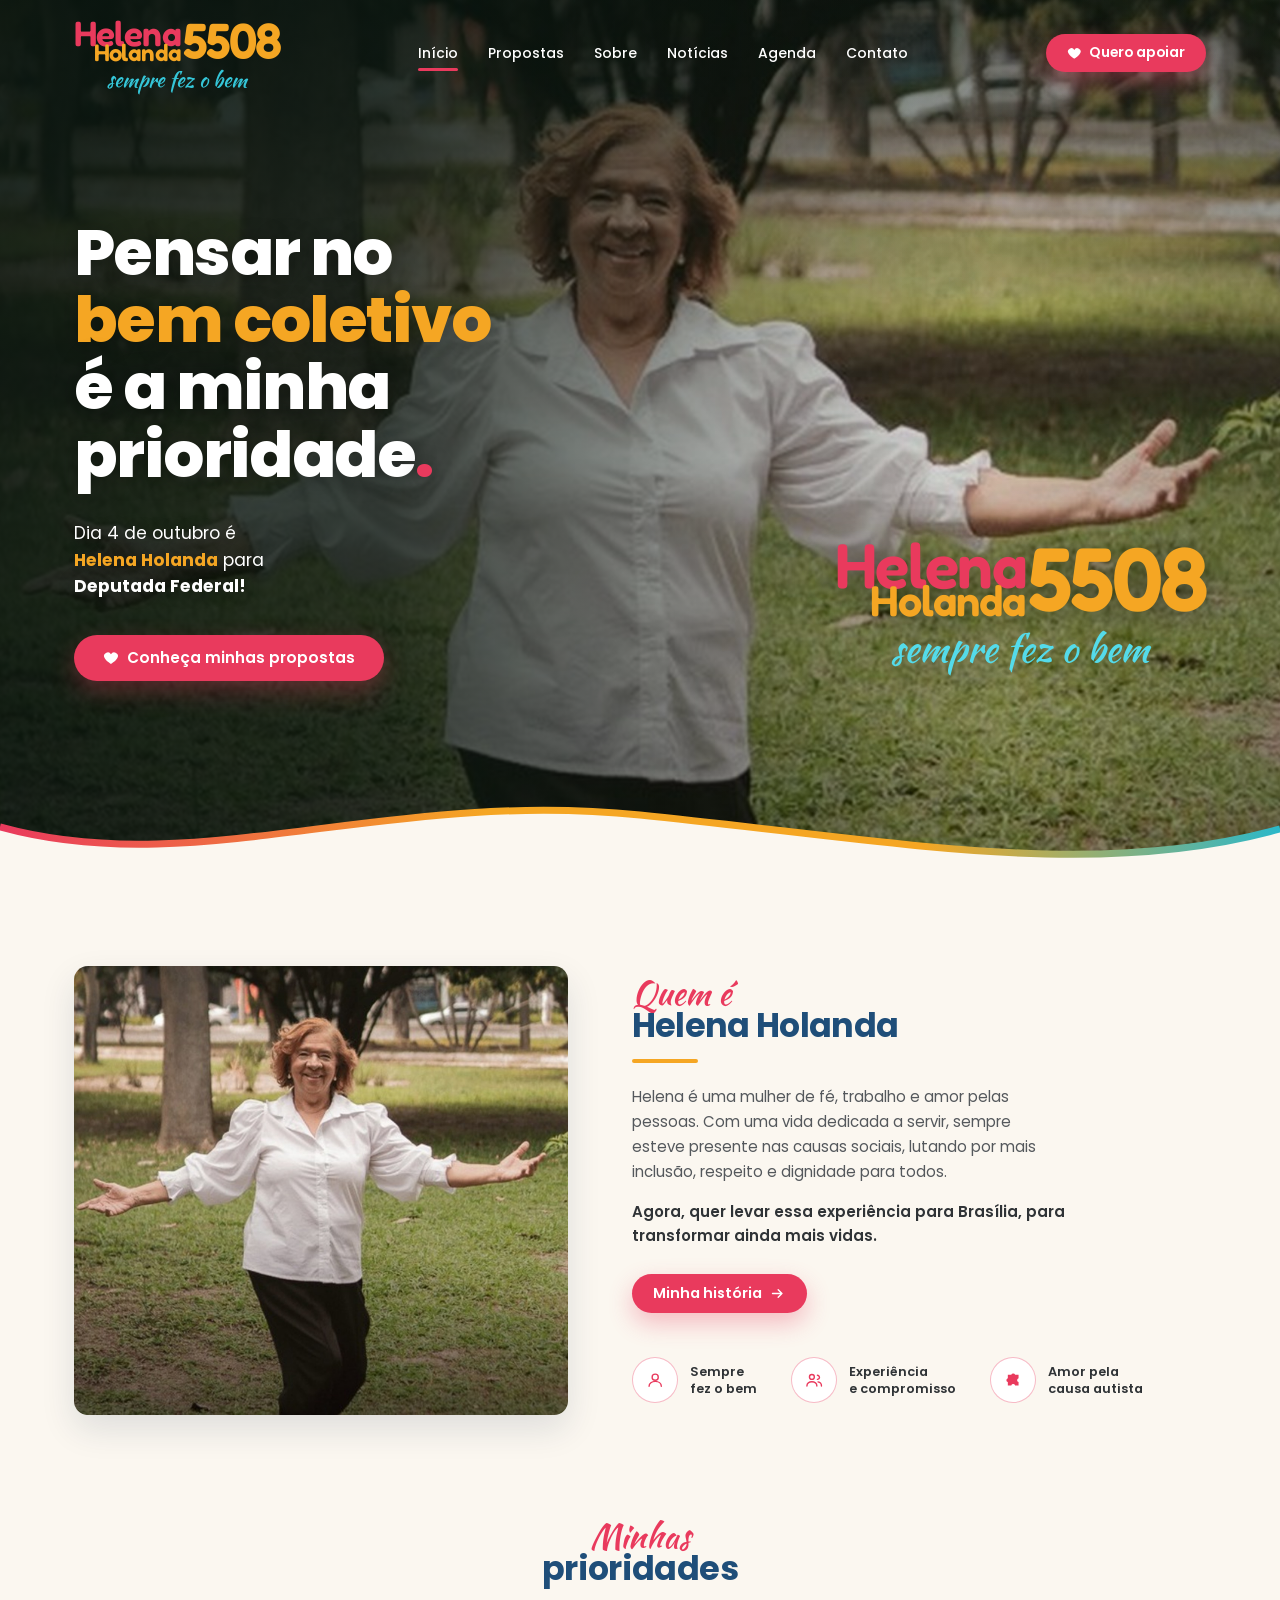
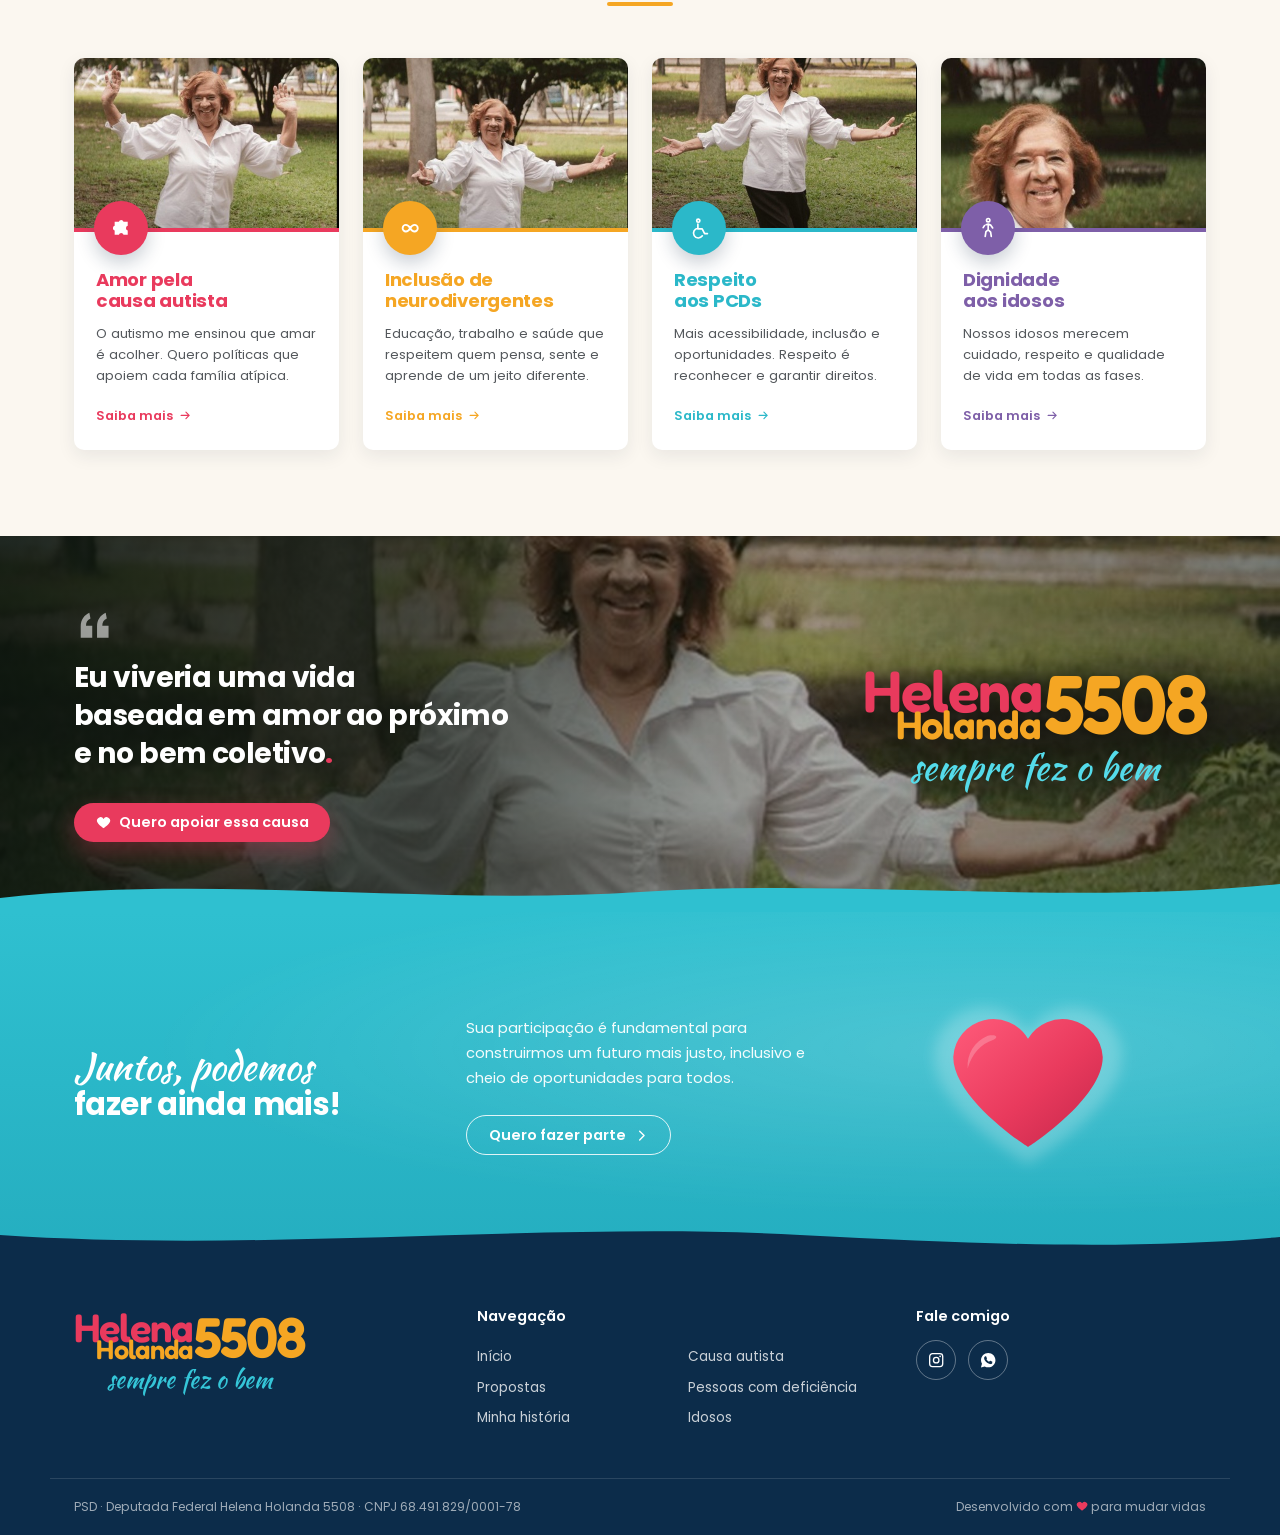
==== commit a30c24bc: "Adiciona paginas internas e liga os canais de contato - historia.html: trajetoria de Helena (Centro " ====
--- a/index.html
+++ b/index.html
@@ -82,15 +82,15 @@
       <a href="#inicio" class="nav__link is-active">Início</a>
       <a href="#propostas" class="nav__link">Propostas</a>
       <a href="#sobre" class="nav__link">Sobre</a>
-      <a href="#noticias" class="nav__link">Notícias</a>
-      <a href="#agenda" class="nav__link">Agenda</a>
+      <a href="https://www.instagram.com/helenaholandahh/" class="nav__link" target="_blank" rel="noopener">Notícias</a>
+      <a href="https://www.instagram.com/helenaholandahh/" class="nav__link" target="_blank" rel="noopener">Agenda</a>
       <a href="#contato" class="nav__link">Contato</a>
-      <a href="#apoiar" class="btn btn--pink nav__cta">
+      <a href="https://wa.me/5583993287247?text=Ol%C3%A1%2C%20Helena!%20Quero%20apoiar%20a%20sua%20campanha%205508." class="btn btn--pink nav__cta" target="_blank" rel="noopener">
         <svg class="ico"><use href="#i-heart"></use></svg> Quero apoiar
       </a>
     </nav>
 
-    <a href="#apoiar" class="btn btn--pink header__cta">
+    <a href="https://wa.me/5583993287247?text=Ol%C3%A1%2C%20Helena!%20Quero%20apoiar%20a%20sua%20campanha%205508." class="btn btn--pink header__cta" target="_blank" rel="noopener">
       <svg class="ico"><use href="#i-heart"></use></svg> Quero apoiar
     </a>
 
@@ -177,7 +177,7 @@
         para transformar ainda mais vidas.
       </p>
 
-      <a href="#historia" class="btn btn--pink">
+      <a href="historia.html" class="btn btn--pink">
         Minha história <svg class="ico"><use href="#i-arrow"></use></svg>
       </a>
 
@@ -220,7 +220,7 @@
         <div class="card__body">
           <h3 class="card__title">Amor pela<br>causa autista</h3>
           <p>O autismo me ensinou que amar é acolher. Quero políticas que apoiem cada família atípica.</p>
-          <a href="#propostas" class="card__link">Saiba mais <svg class="ico"><use href="#i-arrow"></use></svg></a>
+          <a href="causa-autista.html" class="card__link">Saiba mais <svg class="ico"><use href="#i-arrow"></use></svg></a>
         </div>
       </article>
 
@@ -232,7 +232,7 @@
         <div class="card__body">
           <h3 class="card__title">Inclusão de<br>neurodivergentes</h3>
           <p>Educação, trabalho e saúde que respeitem quem pensa, sente e aprende de um jeito diferente.</p>
-          <a href="#propostas" class="card__link">Saiba mais <svg class="ico"><use href="#i-arrow"></use></svg></a>
+          <a href="neurodivergentes.html" class="card__link">Saiba mais <svg class="ico"><use href="#i-arrow"></use></svg></a>
         </div>
       </article>
 
@@ -244,7 +244,7 @@
         <div class="card__body">
           <h3 class="card__title">Respeito<br>aos PCDs</h3>
           <p>Mais acessibilidade, inclusão e oportunidades. Respeito é reconhecer e garantir direitos.</p>
-          <a href="#propostas" class="card__link">Saiba mais <svg class="ico"><use href="#i-arrow"></use></svg></a>
+          <a href="pcds.html" class="card__link">Saiba mais <svg class="ico"><use href="#i-arrow"></use></svg></a>
         </div>
       </article>
 
@@ -256,7 +256,7 @@
         <div class="card__body">
           <h3 class="card__title">Dignidade<br>aos idosos</h3>
           <p>Nossos idosos merecem cuidado, respeito e qualidade de vida em todas as fases.</p>
-          <a href="#propostas" class="card__link">Saiba mais <svg class="ico"><use href="#i-arrow"></use></svg></a>
+          <a href="idosos.html" class="card__link">Saiba mais <svg class="ico"><use href="#i-arrow"></use></svg></a>
         </div>
       </article>
 
@@ -277,7 +277,7 @@
         baseada em amor ao próximo<br>
         e no bem coletivo<span class="c-pink">.</span>
       </p>
-      <a href="#apoiar" class="btn btn--pink">
+      <a href="https://wa.me/5583993287247?text=Ol%C3%A1%2C%20Helena!%20Quero%20apoiar%20essa%20causa." class="btn btn--pink" target="_blank" rel="noopener">
         <svg class="ico"><use href="#i-heart"></use></svg> Quero apoiar essa causa
       </a>
     </blockquote>
@@ -311,7 +311,7 @@
         um futuro mais justo, inclusivo e cheio de
         oportunidades para todos.
       </p>
-      <a href="#contato" class="btn btn--ghost">
+      <a href="https://wa.me/5583993287247?text=Ol%C3%A1%2C%20Helena!%20Quero%20fazer%20parte%20da%20campanha%205508." class="btn btn--ghost" target="_blank" rel="noopener">
         Quero fazer parte <svg class="ico"><use href="#i-chevron"></use></svg>
       </a>
     </div>
@@ -363,21 +363,20 @@
       <ul>
         <li><a href="#inicio">Início</a></li>
         <li><a href="#propostas">Propostas</a></li>
-        <li><a href="#sobre">Sobre</a></li>
+        <li><a href="historia.html">Minha história</a></li>
       </ul>
       <ul>
-        <li><a href="#noticias">Notícias</a></li>
-        <li><a href="#agenda">Agenda</a></li>
-        <li><a href="#contato">Contato</a></li>
+        <li><a href="causa-autista.html">Causa autista</a></li>
+        <li><a href="pcds.html">Pessoas com deficiência</a></li>
+        <li><a href="idosos.html">Idosos</a></li>
       </ul>
     </nav>
 
     <div class="footer__social">
-      <h3 class="footer__title">Siga nas redes</h3>
+      <h3 class="footer__title">Fale comigo</h3>
       <div class="social">
-        <a href="#" aria-label="Instagram"><svg class="ico"><use href="#i-instagram"></use></svg></a>
-        <a href="#" aria-label="Facebook"><svg class="ico"><use href="#i-facebook"></use></svg></a>
-        <a href="#" aria-label="WhatsApp"><svg class="ico"><use href="#i-whatsapp"></use></svg></a>
+        <a href="https://www.instagram.com/helenaholandahh/" target="_blank" rel="noopener" aria-label="Instagram de Helena Holanda"><svg class="ico"><use href="#i-instagram"></use></svg></a>
+        <a href="https://wa.me/5583993287247" target="_blank" rel="noopener" aria-label="WhatsApp (83) 99328-7247"><svg class="ico"><use href="#i-whatsapp"></use></svg></a>
       </div>
     </div>
 
--- a/assets/css/style.css
+++ b/assets/css/style.css
@@ -49,7 +49,7 @@
 }
 
 img{max-width:100%;display:block}
-ul{margin:0;padding:0;list-style:none}
+ul,ol{margin:0;padding:0;list-style:none}
 a{color:inherit;text-decoration:none}
 p{margin:0 0 1em}
 h1,h2,h3{margin:0;line-height:1.15;color:var(--navy);font-weight:700}
@@ -620,7 +620,256 @@
 }
 .footer__bottom p{margin:0}
 
-/* ---------- 13. Animação de entrada ---------- */
+/* ---------- 13. Páginas internas de proposta ---------- */
+.tema-pink{--c:var(--pink)}
+.tema-orange{--c:var(--orange)}
+.tema-teal{--c:var(--teal)}
+.tema-purple{--c:var(--purple)}
+
+.page-hero{
+  position:relative;
+  padding:150px 0 96px;
+  overflow:hidden;
+  isolation:isolate;
+  color:#fff;
+}
+.page-hero__bg{
+  position:absolute;
+  inset:0;
+  z-index:-3;
+  background-size:cover;
+  background-position:center 28%;
+}
+.page-hero__veil{
+  position:absolute;
+  inset:0;
+  z-index:-2;
+  background:linear-gradient(103deg,rgba(9,26,44,.94) 0%,rgba(9,26,44,.8) 48%,rgba(9,26,44,.52) 100%);
+}
+.page-hero__tint{
+  position:absolute;
+  inset:0;
+  z-index:-1;
+  background:var(--c);
+  opacity:.2;
+}
+
+.crumb{
+  display:flex;
+  flex-wrap:wrap;
+  align-items:center;
+  gap:.5em;
+  margin-bottom:26px;
+  font-size:.78rem;
+  color:rgba(255,255,255,.7);
+}
+.crumb a{transition:color .2s var(--ease)}
+.crumb a:hover{color:#fff}
+.crumb em{font-style:normal;color:#fff;font-weight:500}
+
+.page-hero__badge{
+  display:grid;
+  place-items:center;
+  width:62px;height:62px;
+  margin-bottom:20px;
+  border-radius:50%;
+  background:var(--c);
+  color:#fff;
+  font-size:1.6rem;
+  box-shadow:0 10px 24px rgba(0,0,0,.3);
+}
+.page-hero h1{
+  font-size:clamp(2rem,3.6vw,3rem);
+  font-weight:800;
+  line-height:1.1;
+  letter-spacing:-.025em;
+  color:#fff;
+  max-width:16ch;
+}
+.page-hero__lead{
+  margin:18px 0 0;
+  max-width:52ch;
+  font-size:1.02rem;
+  line-height:1.6;
+  color:rgba(255,255,255,.9);
+}
+
+.wave--page{bottom:-1px;height:70px}
+.wave--page svg{height:70px}
+.wave--page .wave__line{stroke:var(--c)}
+
+/* corpo do texto */
+.page-body{background:var(--cream);padding-top:64px}
+
+.page-grid{
+  display:grid;
+  grid-template-columns:minmax(0,1fr) minmax(0,300px);
+  gap:60px;
+  align-items:start;
+}
+
+.page-body h2{
+  font-size:1.45rem;
+  letter-spacing:-.02em;
+  margin-bottom:.65em;
+}
+.page-body h2:not(:first-child){margin-top:1.4em}
+.page-body article>p{max-width:62ch;font-size:.95rem}
+
+.propostas{
+  counter-reset:proposta;
+  display:grid;
+  gap:16px;
+  margin-top:26px;
+}
+.propostas li{
+  display:flex;
+  gap:18px;
+  padding:22px 24px;
+  background:#fff;
+  border-left:4px solid var(--c);
+  border-radius:var(--radius-sm);
+  box-shadow:var(--shadow-sm);
+  transition:transform .25s var(--ease),box-shadow .25s var(--ease);
+}
+.propostas li:hover{transform:translateX(4px);box-shadow:var(--shadow-md)}
+.propostas li::before{
+  counter-increment:proposta;
+  content:counter(proposta,decimal-leading-zero);
+  flex:none;
+  font-family:var(--brand);
+  font-weight:600;
+  font-size:1.45rem;
+  line-height:1.1;
+  color:var(--c);
+}
+.propostas h3{font-size:1rem;margin-bottom:.4em}
+.propostas p{margin:0;font-size:.86rem;line-height:1.6}
+
+/* coluna lateral */
+.aside{position:sticky;top:104px;display:grid;gap:18px}
+.aside-card{
+  padding:26px 24px;
+  background:#fff;
+  border-radius:var(--radius-sm);
+  box-shadow:var(--shadow-sm);
+}
+.aside-card h3{font-size:.95rem;margin-bottom:16px}
+.aside-card>p{font-size:.85rem;margin-bottom:1.2em}
+
+.aside-links{display:grid}
+.aside-links a{
+  display:flex;
+  align-items:center;
+  gap:12px;
+  padding:11px 0;
+  font-size:.86rem;
+  font-weight:500;
+  color:var(--ink-strong);
+  border-top:1px solid rgba(20,40,70,.09);
+  transition:color .2s var(--ease),gap .2s var(--ease);
+}
+.aside-links a:first-child{border-top:0}
+.aside-links a:hover{color:var(--dot);gap:15px}
+.aside-links .dot{
+  width:11px;height:11px;
+  flex:none;
+  border-radius:50%;
+  background:var(--dot);
+}
+
+/* linha do tempo (página "Minha história") */
+.linha{position:relative;margin-top:10px;padding-left:32px}
+.linha::before{
+  content:"";
+  position:absolute;
+  left:5px;top:8px;bottom:14px;
+  width:2px;
+  border-radius:2px;
+  background:linear-gradient(180deg,var(--pink),var(--orange) 45%,var(--teal));
+}
+.linha li{position:relative;padding-bottom:32px}
+.linha li::before{
+  content:"";
+  position:absolute;
+  left:-32px;top:5px;
+  width:12px;height:12px;
+  border-radius:50%;
+  background:var(--pink);
+  box-shadow:0 0 0 4px var(--cream);
+}
+.linha li:nth-child(3n+2)::before{background:var(--orange)}
+.linha li:nth-child(3n)::before{background:var(--teal)}
+.linha__ano{
+  display:block;
+  font-family:var(--brand);
+  font-weight:600;
+  font-size:1.05rem;
+  line-height:1;
+  color:var(--pink);
+  margin-bottom:.4em;
+}
+.linha li:nth-child(3n+2) .linha__ano{color:var(--orange)}
+.linha li:nth-child(3n) .linha__ano{color:var(--teal-dark)}
+.linha h3{font-size:1rem;margin-bottom:.35em}
+.linha p{margin:0;font-size:.88rem;line-height:1.6}
+
+/* destaques numéricos */
+.numeros{
+  display:grid;
+  grid-template-columns:repeat(3,minmax(0,1fr));
+  gap:18px;
+  margin:28px 0 8px;
+}
+.numero{
+  padding:24px 22px;
+  background:#fff;
+  border-top:4px solid var(--c);
+  border-radius:var(--radius-sm);
+  box-shadow:var(--shadow-sm);
+}
+.numero b{
+  display:block;
+  font-family:var(--brand);
+  font-weight:600;
+  font-size:1.9rem;
+  line-height:1;
+  color:var(--c);
+  margin-bottom:.3em;
+}
+.numero span{display:block;font-size:.8rem;line-height:1.5}
+
+.fontes{
+  margin-top:48px;
+  padding-top:22px;
+  border-top:1px solid rgba(20,40,70,.1);
+  font-size:.76rem;
+  color:#8a8f94;
+}
+.fontes h2{font-size:.8rem!important;color:#8a8f94;margin-bottom:.8em!important}
+.fontes li{margin-bottom:6px}
+.fontes a{text-decoration:underline;text-underline-offset:2px}
+.fontes a:hover{color:var(--pink)}
+
+/* chamada final da página */
+.page-cta{
+  background:var(--footer);
+  color:rgba(255,255,255,.82);
+  padding:62px 0;
+  text-align:center;
+}
+.page-cta h2{color:#fff;font-size:clamp(1.4rem,2.4vw,1.9rem);margin-bottom:.5em}
+.page-cta p{max-width:48ch;margin:0 auto 1.8em;font-size:.94rem}
+.page-cta__acoes{display:flex;flex-wrap:wrap;gap:14px;justify-content:center}
+
+.btn--outline{
+  background:transparent;
+  border:1.6px solid rgba(255,255,255,.4);
+  box-shadow:none;
+}
+.btn--outline:hover{background:rgba(255,255,255,.12);transform:translateY(-2px)}
+
+/* ---------- 14. Animação de entrada ---------- */
 .reveal{
   opacity:0;
   transform:translateY(26px);
@@ -675,6 +924,10 @@
 
   .footer__grid{grid-template-columns:repeat(2,minmax(0,1fr));row-gap:36px}
   .footer__brand{grid-column:1/-1}
+
+  .page-hero{padding:132px 0 80px}
+  .page-grid{grid-template-columns:minmax(0,1fr);gap:40px}
+  .aside{position:static}
 }
 
 @media (max-width:640px){
@@ -701,6 +954,11 @@
 
   .footer__grid{grid-template-columns:minmax(0,1fr)}
   .footer__bottom{flex-direction:column;align-items:flex-start;text-align:left}
+
+  .page-hero{padding:122px 0 70px}
+  .wave--page,.wave--page svg{height:48px}
+  .propostas li{flex-direction:column;gap:8px;padding:20px}
+  .numeros{grid-template-columns:minmax(0,1fr)}
 }
 
 @media (prefers-reduced-motion:reduce){
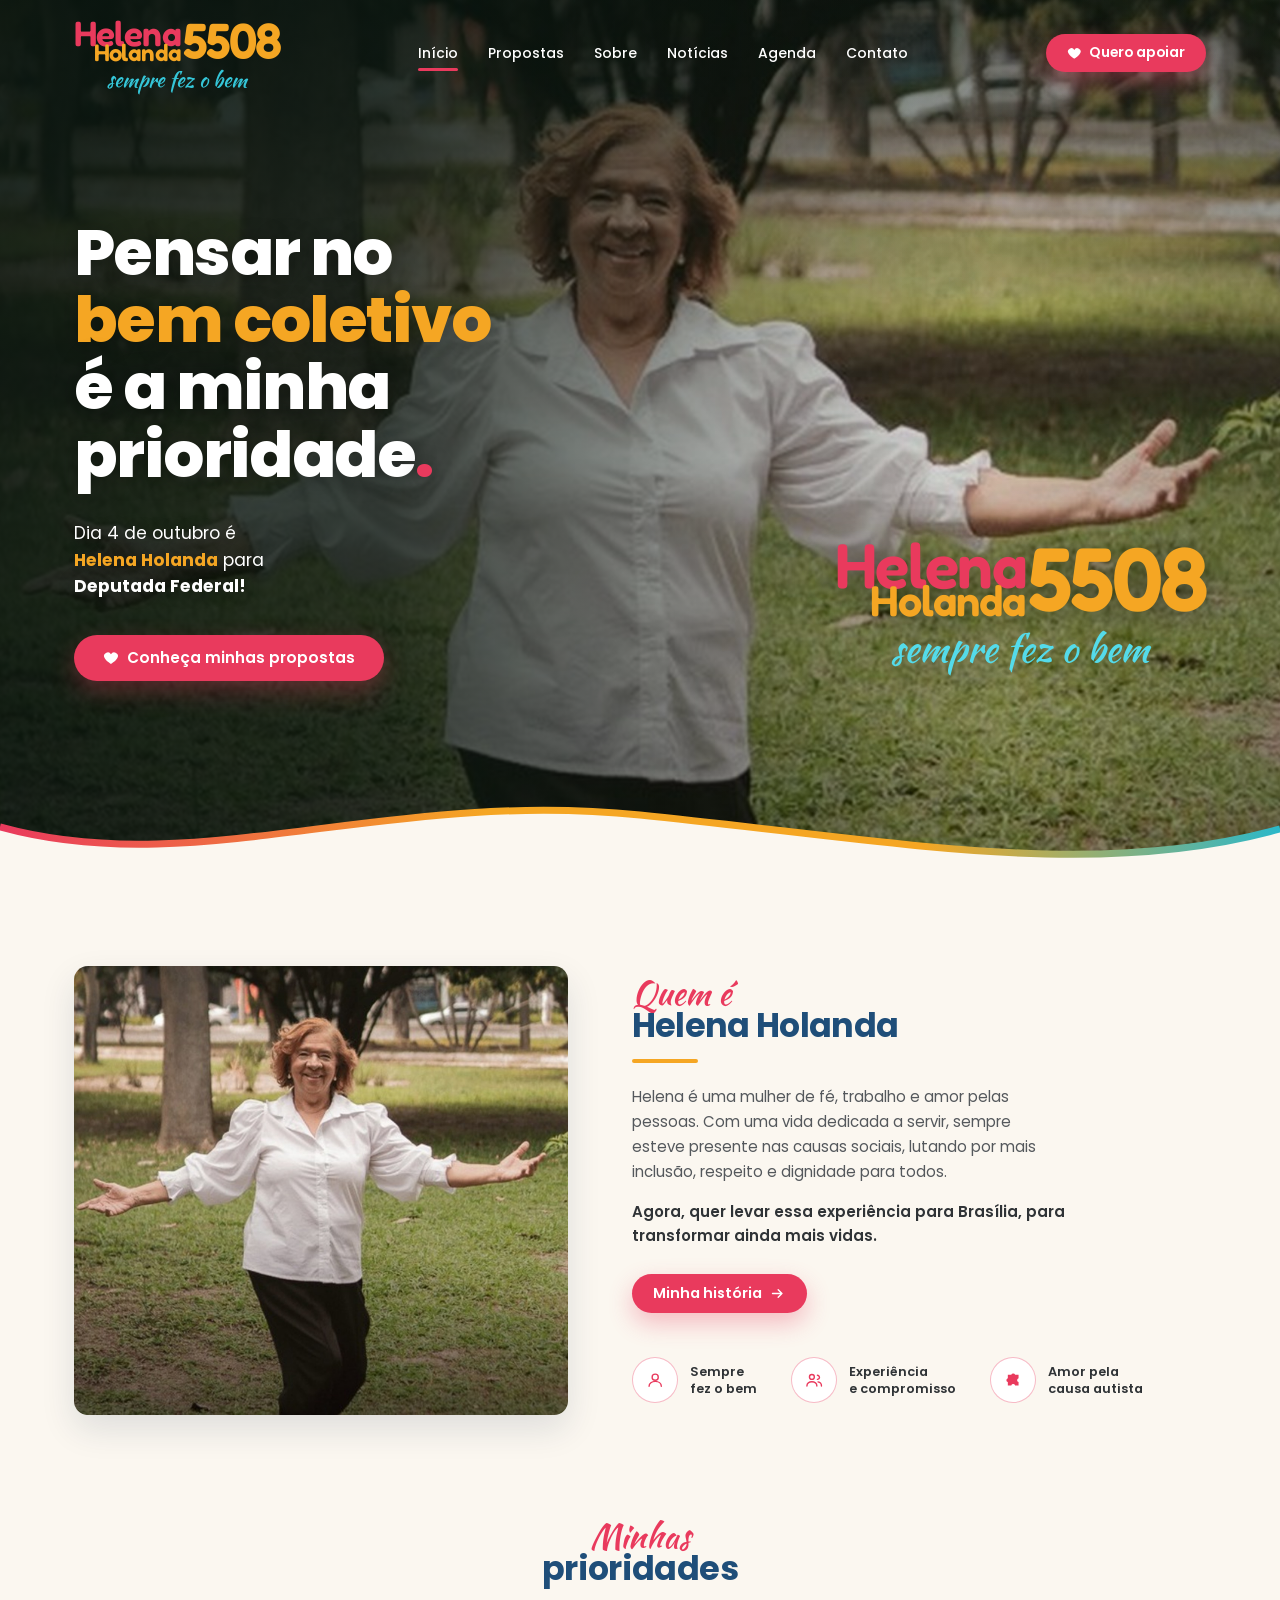
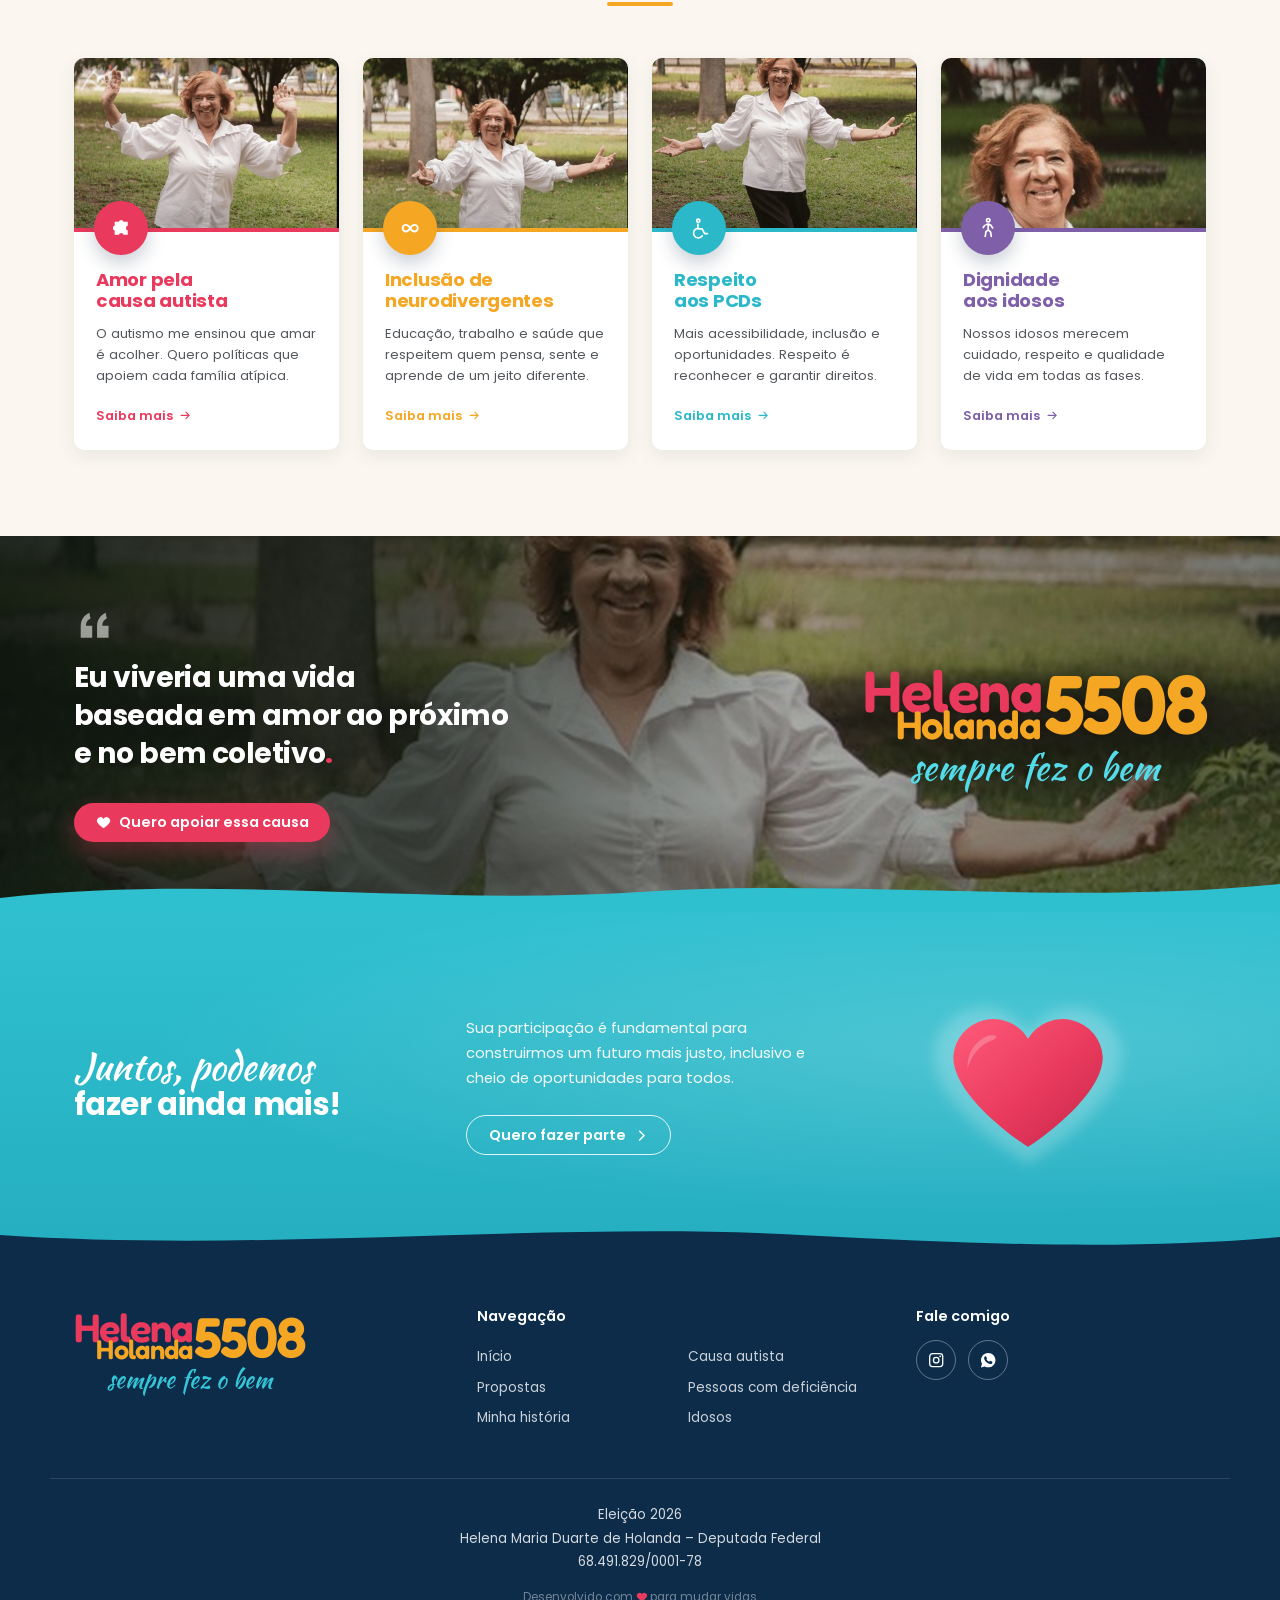
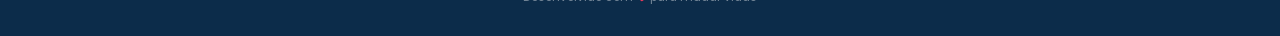
==== commit addcfb34: "Ajusta bloco legal do rodape: Eleicao 2026, nome civil e CNPJ centralizados Co-Authored-By: Claude O" ====
--- a/index.html
+++ b/index.html
@@ -383,8 +383,12 @@
   </div>
 
   <div class="container footer__bottom">
-    <p>PSD &middot; Deputada Federal Helena Holanda 5508 &middot; CNPJ 68.491.829/0001-78</p>
-    <p>Desenvolvido com <svg class="ico c-pink"><use href="#i-heart"></use></svg> para mudar vidas</p>
+    <p class="footer__legal">
+      Eleição 2026<br>
+      Helena Maria Duarte de Holanda &ndash; Deputada Federal<br>
+      68.491.829/0001-78
+    </p>
+    <p class="footer__credito">Desenvolvido com <svg class="ico c-pink"><use href="#i-heart"></use></svg> para mudar vidas</p>
   </div>
 </footer>
 
--- a/assets/css/style.css
+++ b/assets/css/style.css
@@ -607,18 +607,27 @@
   transform:translateY(-3px);
 }
 
+/* bloco legal exigido na propaganda eleitoral */
 .footer__bottom{
   display:flex;
-  flex-wrap:wrap;
-  align-items:center;
-  justify-content:space-between;
-  gap:12px;
-  padding-block:18px;
+  flex-direction:column;
+  align-items:center;
+  gap:14px;
+  padding-block:24px 28px;
   border-top:1px solid rgba(255,255,255,.12);
-  font-size:.76rem;
-  color:rgba(255,255,255,.6);
+  text-align:center;
 }
 .footer__bottom p{margin:0}
+
+.footer__legal{
+  font-size:.83rem;
+  line-height:1.8;
+  color:rgba(255,255,255,.82);
+}
+.footer__credito{
+  font-size:.74rem;
+  color:rgba(255,255,255,.42);
+}
 
 /* ---------- 13. Páginas internas de proposta ---------- */
 .tema-pink{--c:var(--pink)}
@@ -953,7 +962,7 @@
   .juntos__art svg{width:170px}
 
   .footer__grid{grid-template-columns:minmax(0,1fr)}
-  .footer__bottom{flex-direction:column;align-items:flex-start;text-align:left}
+  .footer__legal{font-size:.78rem}
 
   .page-hero{padding:122px 0 70px}
   .wave--page,.wave--page svg{height:48px}
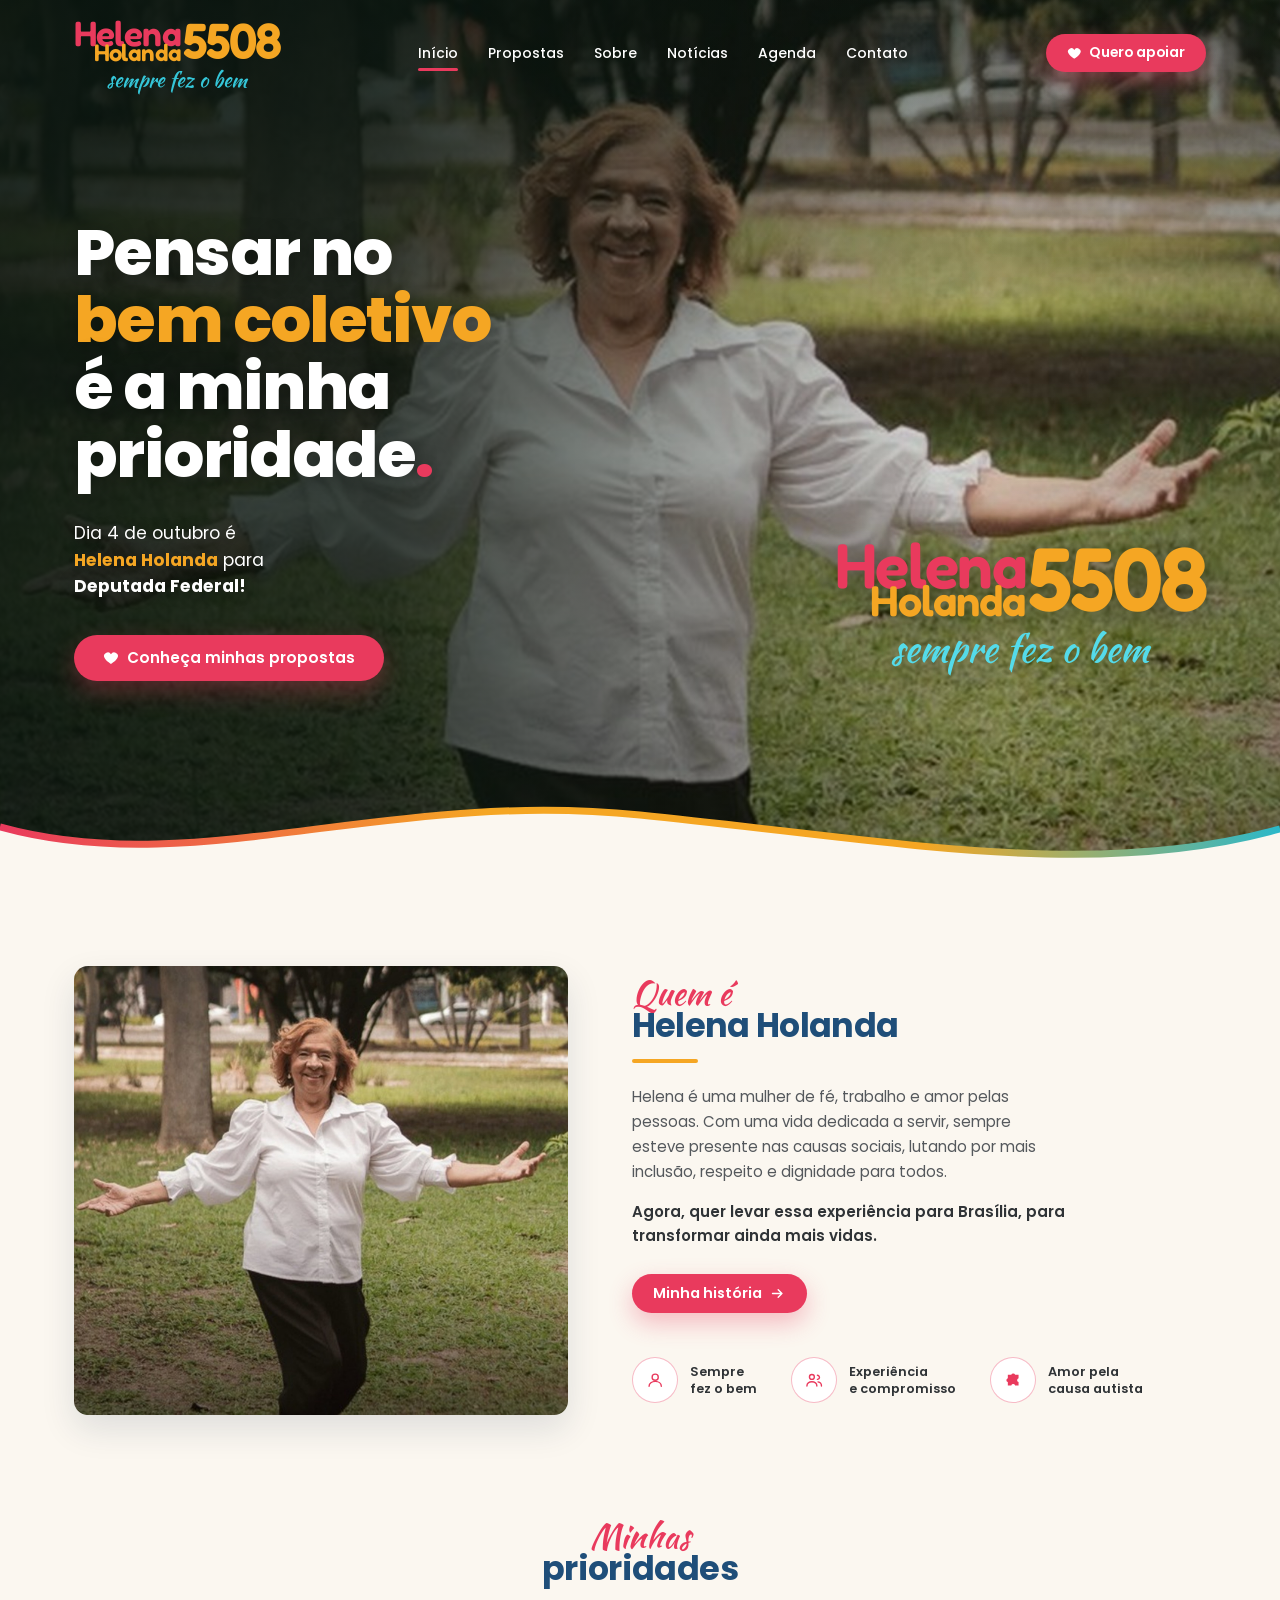
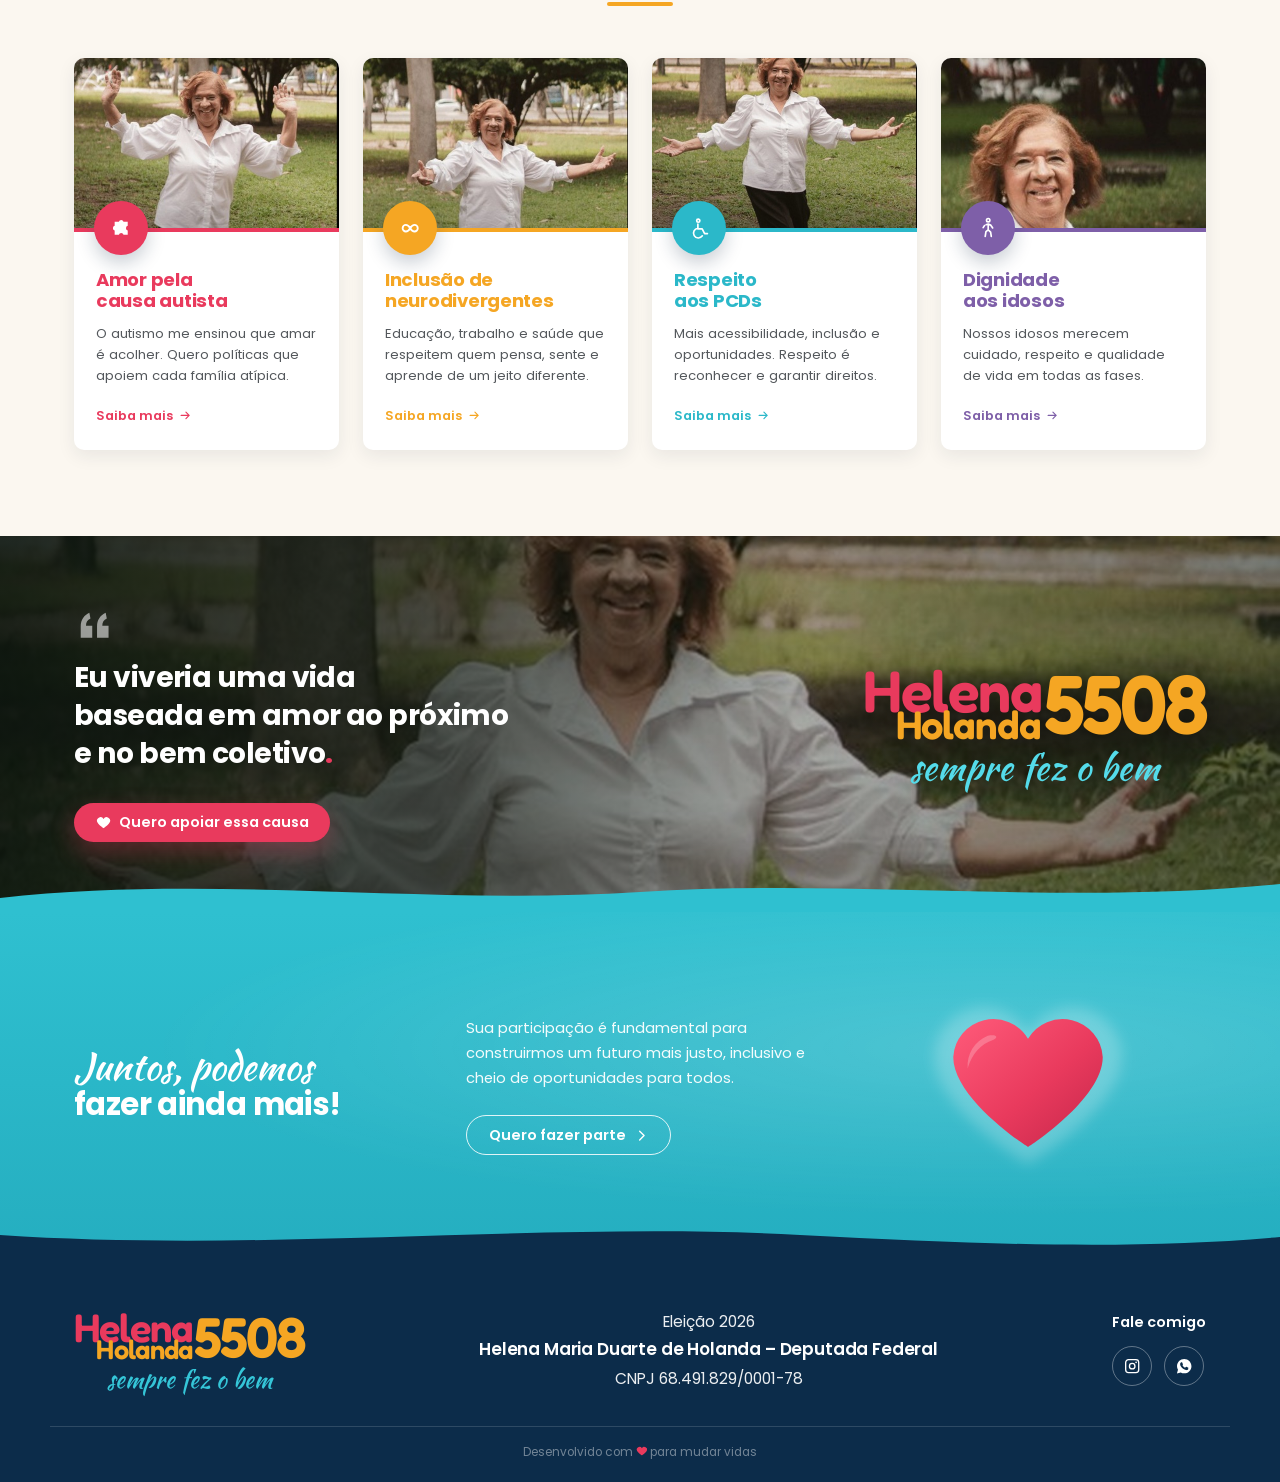
==== commit f0912810: "Reorganiza o rodape e anima o coracao da faixa turquesa - Bloco legal (Eleicao 2026 / nome civil / C" ====
--- a/index.html
+++ b/index.html
@@ -358,19 +358,12 @@
       </div>
     </div>
 
-    <nav class="footer__nav">
-      <h3 class="footer__title">Navegação</h3>
-      <ul>
-        <li><a href="#inicio">Início</a></li>
-        <li><a href="#propostas">Propostas</a></li>
-        <li><a href="historia.html">Minha história</a></li>
-      </ul>
-      <ul>
-        <li><a href="causa-autista.html">Causa autista</a></li>
-        <li><a href="pcds.html">Pessoas com deficiência</a></li>
-        <li><a href="idosos.html">Idosos</a></li>
-      </ul>
-    </nav>
+
+    <p class="footer__legal">
+      <span>Eleição 2026</span>
+      <strong>Helena Maria Duarte de Holanda &ndash; Deputada Federal</strong>
+      <span>CNPJ 68.491.829/0001-78</span>
+    </p>
 
     <div class="footer__social">
       <h3 class="footer__title">Fale comigo</h3>
@@ -383,11 +376,6 @@
   </div>
 
   <div class="container footer__bottom">
-    <p class="footer__legal">
-      Eleição 2026<br>
-      Helena Maria Duarte de Holanda &ndash; Deputada Federal<br>
-      68.491.829/0001-78
-    </p>
     <p class="footer__credito">Desenvolvido com <svg class="ico c-pink"><use href="#i-heart"></use></svg> para mudar vidas</p>
   </div>
 </footer>
--- a/assets/css/style.css
+++ b/assets/css/style.css
@@ -555,8 +555,17 @@
   margin-bottom:1.6em;
 }
 
-.juntos__art{justify-self:center}
-.juntos__art svg{width:min(230px,100%);height:auto}
+.juntos__art{justify-self:center;perspective:800px}
+.juntos__art svg{
+  width:min(230px,100%);
+  height:auto;
+  transform-style:preserve-3d;
+  animation:girar 7s linear infinite;
+}
+@keyframes girar{
+  from{transform:rotateY(0deg)}
+  to{transform:rotateY(360deg)}
+}
 
 /* ---------- 12. Rodapé ---------- */
 .footer{
@@ -566,11 +575,13 @@
   font-size:.85rem;
 }
 
+/* marca | bloco legal | contatos — tudo na mesma linha */
 .footer__grid{
   display:grid;
-  grid-template-columns:minmax(0,1fr) minmax(0,1.1fr) minmax(0,.8fr);
-  gap:40px;
-  padding-bottom:40px;
+  grid-template-columns:auto minmax(0,1fr) auto;
+  align-items:center;
+  gap:30px 44px;
+  padding-bottom:34px;
 }
 
 .footer__title{
@@ -579,16 +590,6 @@
   color:#fff;
   margin-bottom:16px;
 }
-
-.footer__nav{
-  display:grid;
-  grid-template-columns:repeat(2,minmax(0,1fr));
-  gap:6px 24px;
-}
-.footer__nav .footer__title{grid-column:1/-1}
-.footer__nav li{margin-bottom:8px}
-.footer__nav a{transition:color .2s var(--ease)}
-.footer__nav a:hover{color:var(--orange)}
 
 .social{display:flex;gap:12px}
 .social a{
@@ -609,20 +610,26 @@
 
 /* bloco legal exigido na propaganda eleitoral */
 .footer__bottom{
-  display:flex;
-  flex-direction:column;
-  align-items:center;
-  gap:14px;
-  padding-block:24px 28px;
-  border-top:1px solid rgba(255,255,255,.12);
+  padding-block:16px 20px;
+  border-top:1px solid rgba(255,255,255,.14);
   text-align:center;
 }
 .footer__bottom p{margin:0}
 
 .footer__legal{
-  font-size:.83rem;
-  line-height:1.8;
-  color:rgba(255,255,255,.82);
+  display:grid;
+  gap:4px;
+  margin:0;
+  text-align:center;
+  font-size:.97rem;
+  line-height:1.5;
+  color:rgba(255,255,255,.92);
+}
+.footer__legal strong{
+  font-weight:600;
+  font-size:1.06rem;
+  letter-spacing:-.01em;
+  color:#fff;
 }
 .footer__credito{
   font-size:.74rem;
@@ -931,8 +938,12 @@
   .citacao__inner{flex-direction:column;align-items:flex-start;gap:28px}
   .logo--quote{align-self:flex-end;font-size:21px}
 
-  .footer__grid{grid-template-columns:repeat(2,minmax(0,1fr));row-gap:36px}
-  .footer__brand{grid-column:1/-1}
+  .footer__grid{
+    grid-template-columns:minmax(0,1fr);
+    justify-items:center;
+    row-gap:30px;
+    text-align:center;
+  }
 
   .page-hero{padding:132px 0 80px}
   .page-grid{grid-template-columns:minmax(0,1fr);gap:40px}
@@ -961,8 +972,8 @@
   .juntos__art{justify-self:start}
   .juntos__art svg{width:170px}
 
-  .footer__grid{grid-template-columns:minmax(0,1fr)}
-  .footer__legal{font-size:.78rem}
+  .footer__legal{font-size:.9rem}
+  .footer__legal strong{font-size:.98rem}
 
   .page-hero{padding:122px 0 70px}
   .wave--page,.wave--page svg{height:48px}
